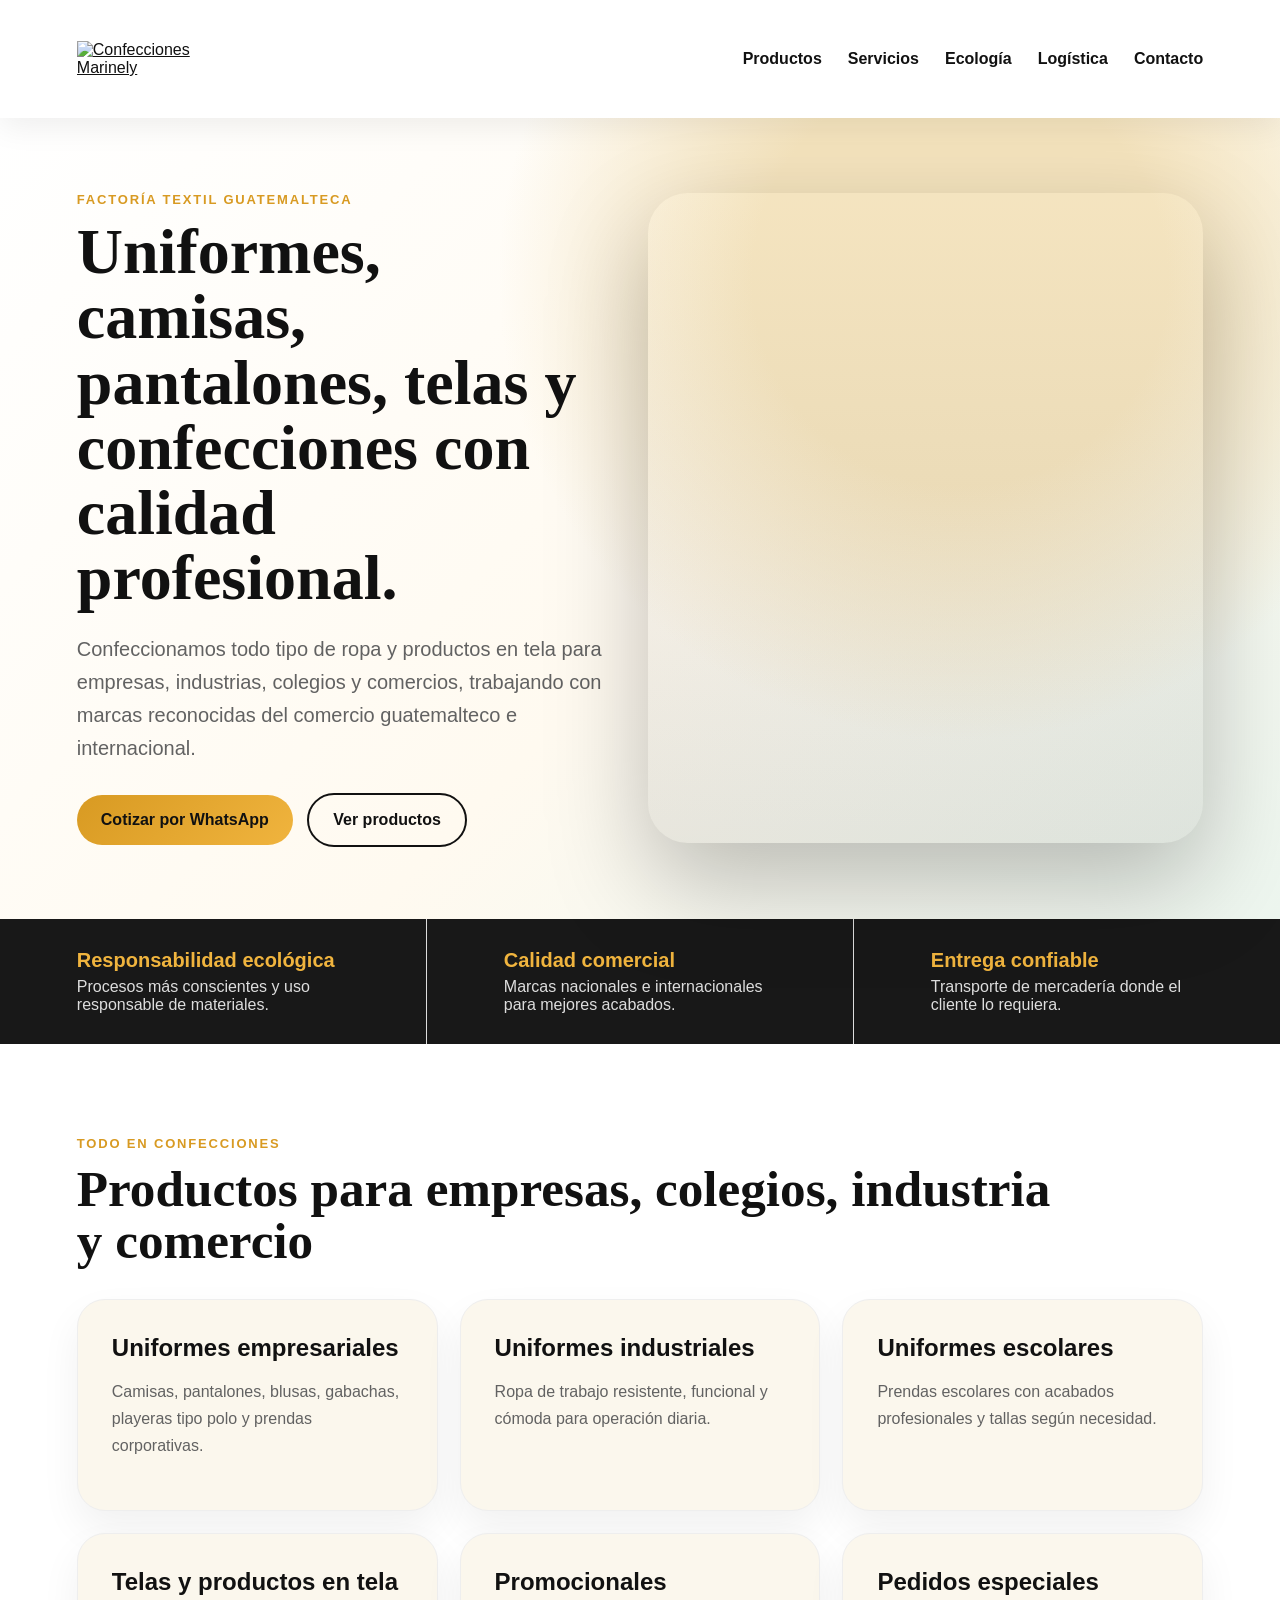
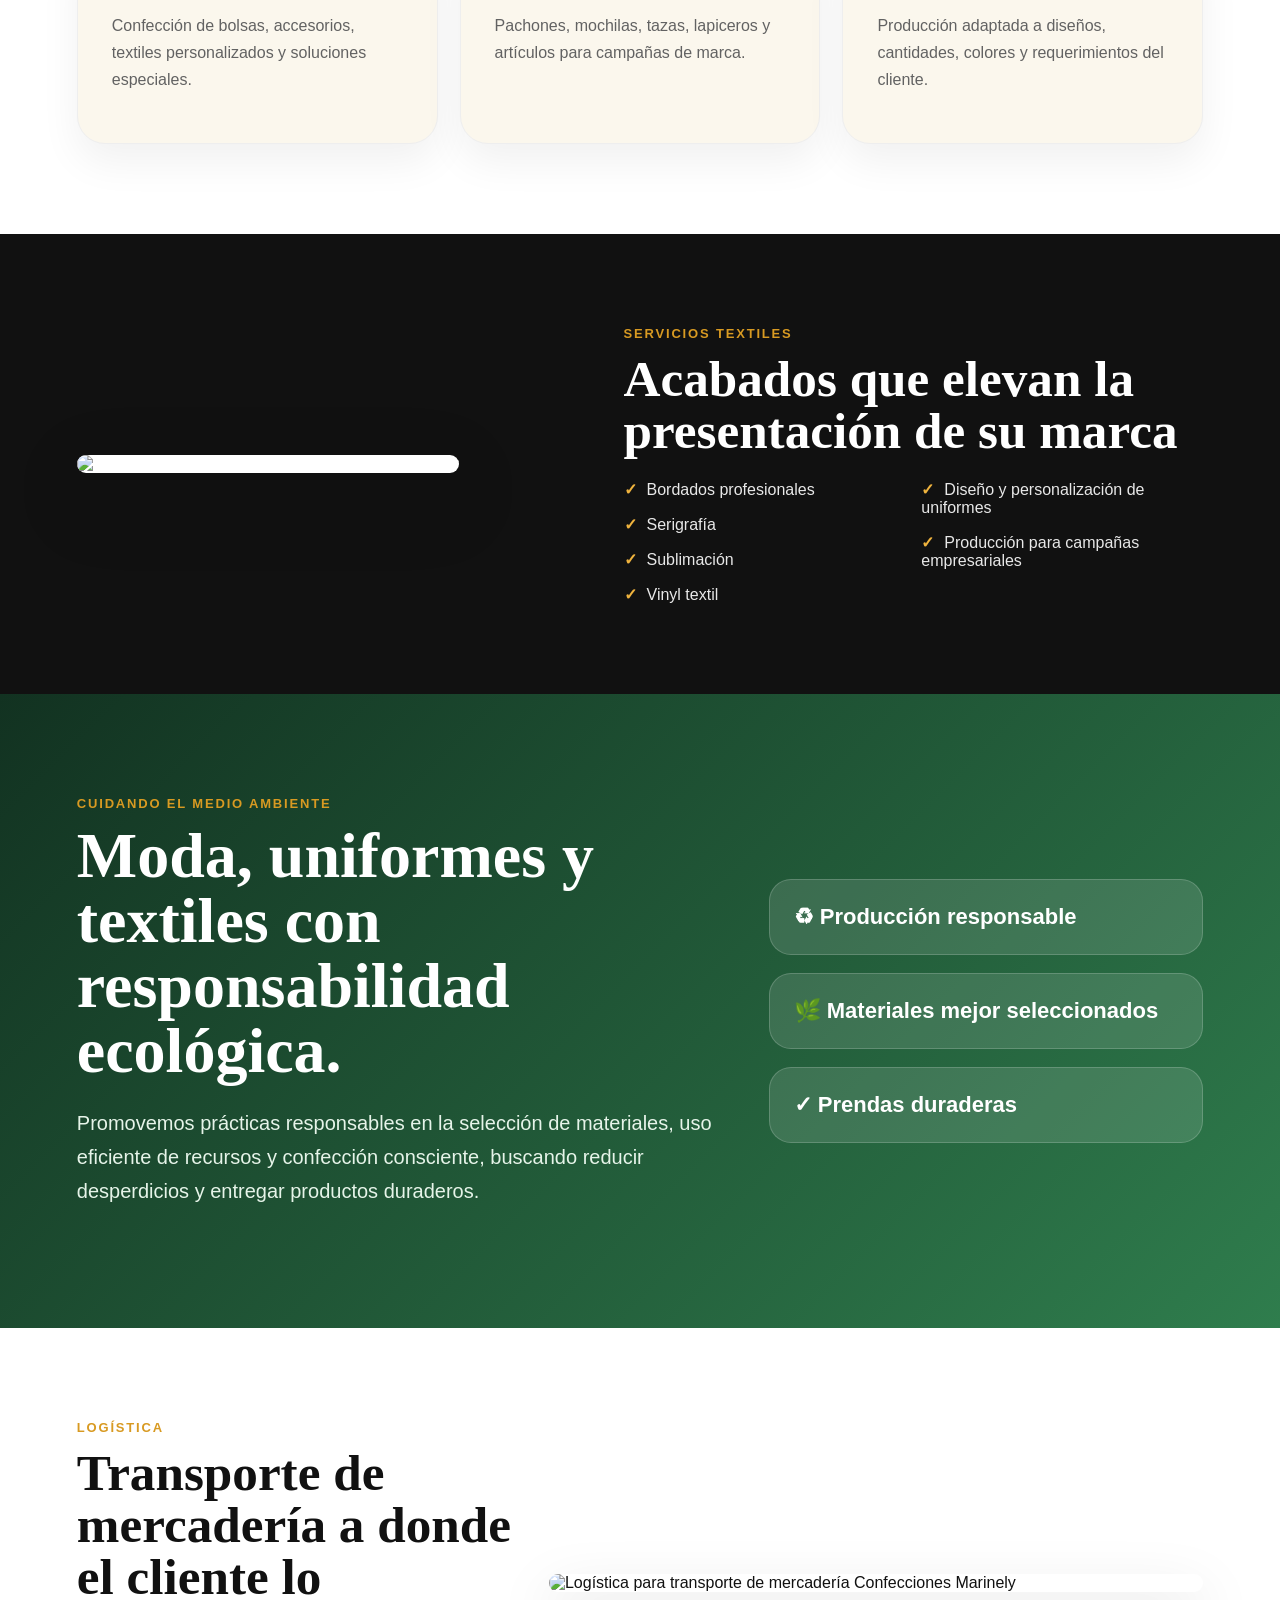
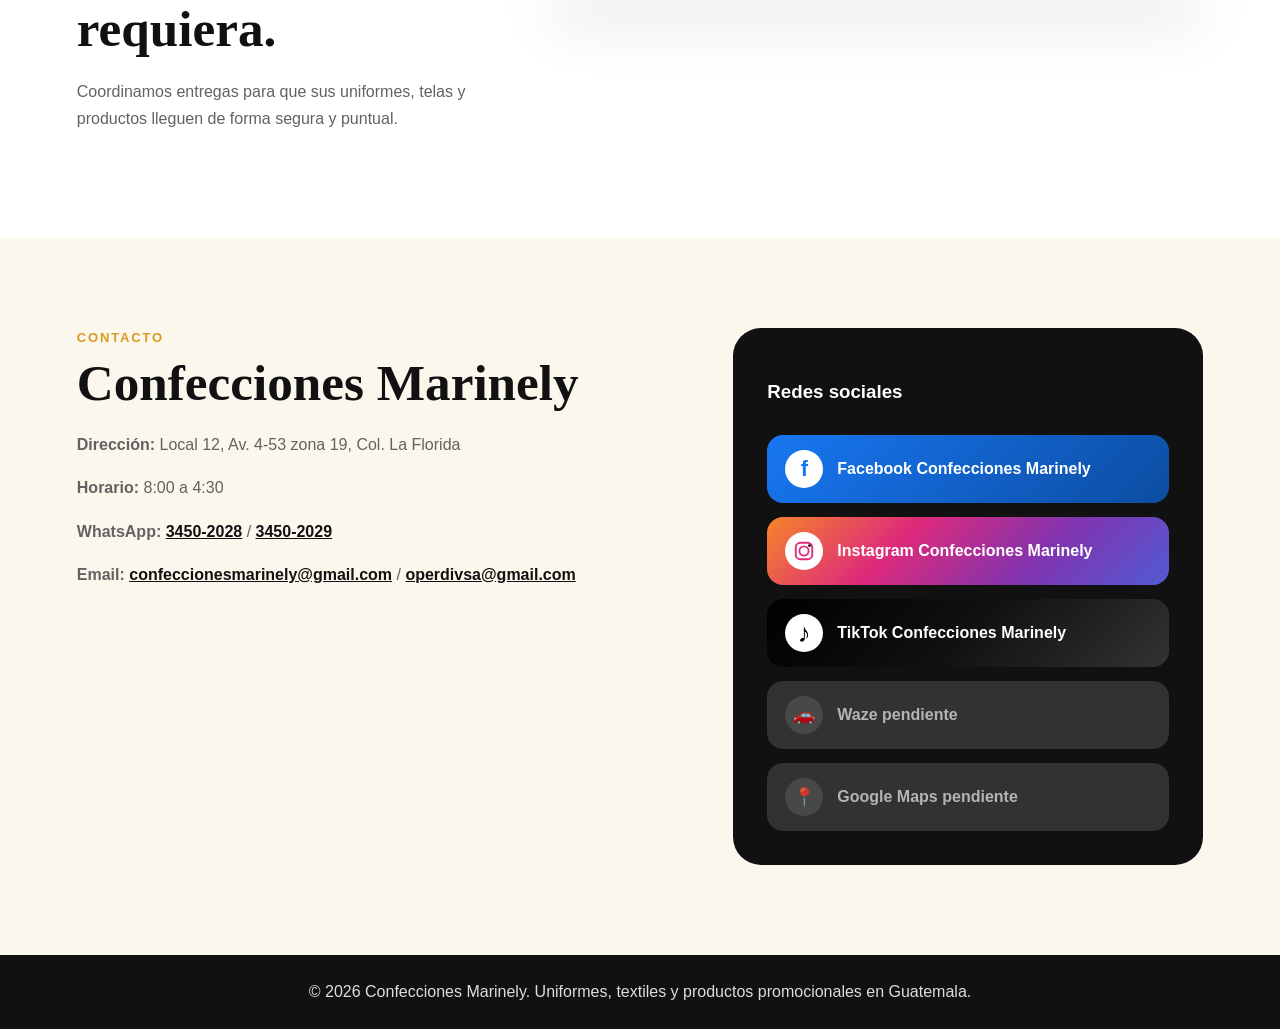
==== index.html @ 6aa124c9 "Add files via upload" ====
<!DOCTYPE html>
<html lang="es">
<head>
  <meta charset="UTF-8" />
  <meta name="viewport" content="width=device-width, initial-scale=1.0" />
  <title>Confecciones Marinely | Uniformes, textiles y productos promocionales</title>
  <meta name="description" content="Confecciones Marinely: uniformes industriales, empresariales y escolares, camisas, pantalones, telas, bordados, serigrafía, sublimación, vinyl textil y productos promocionales en Guatemala." />
  <link rel="stylesheet" href="styles.css" />
</head>
<body>
  <header class="topbar" id="inicio">
    <a class="brand" href="#inicio"><img src="assets/logo-marinely.png" alt="Confecciones Marinely" /></a>
    <button class="menu-toggle" aria-label="Abrir menú">☰</button>
    <nav class="nav">
      <a href="#productos">Productos</a><a href="#servicios">Servicios</a><a href="#ecologia">Ecología</a><a href="#logistica">Logística</a><a href="#contacto">Contacto</a>
    </nav>
  </header>

  <main>
    <section class="hero">
      <div class="hero-copy">
        <span class="eyebrow">Factoría textil guatemalteca</span>
        <h1>Uniformes, camisas, pantalones, telas y confecciones con calidad profesional.</h1>
        <p>Confeccionamos todo tipo de ropa y productos en tela para empresas, industrias, colegios y comercios, trabajando con marcas reconocidas del comercio guatemalteco e internacional.</p>
        <div class="hero-actions">
          <a class="btn primary" href="https://wa.me/50234502028" target="_blank" rel="noopener">Cotizar por WhatsApp</a>
          <a class="btn secondary" href="#productos">Ver productos</a>
        </div>
      </div>
      <div class="hero-visual" role="img" aria-label="Máquinas textiles, telas, personal trabajando y compromiso ecológico"></div>
    </section>

    <section class="trust">
      <div><strong>Responsabilidad ecológica</strong><span>Procesos más conscientes y uso responsable de materiales.</span></div>
      <div><strong>Calidad comercial</strong><span>Marcas nacionales e internacionales para mejores acabados.</span></div>
      <div><strong>Entrega confiable</strong><span>Transporte de mercadería donde el cliente lo requiera.</span></div>
    </section>

    <section class="section" id="productos">
      <span class="eyebrow">Todo en confecciones</span>
      <h2>Productos para empresas, colegios, industria y comercio</h2>
      <div class="cards">
        <article><h3>Uniformes empresariales</h3><p>Camisas, pantalones, blusas, gabachas, playeras tipo polo y prendas corporativas.</p></article>
        <article><h3>Uniformes industriales</h3><p>Ropa de trabajo resistente, funcional y cómoda para operación diaria.</p></article>
        <article><h3>Uniformes escolares</h3><p>Prendas escolares con acabados profesionales y tallas según necesidad.</p></article>
        <article><h3>Telas y productos en tela</h3><p>Confección de bolsas, accesorios, textiles personalizados y soluciones especiales.</p></article>
        <article><h3>Promocionales</h3><p>Pachones, mochilas, tazas, lapiceros y artículos para campañas de marca.</p></article>
        <article><h3>Pedidos especiales</h3><p>Producción adaptada a diseños, cantidades, colores y requerimientos del cliente.</p></article>
      </div>
    </section>

    <section class="split section" id="servicios">
      <div><img src="assets/hero-textil-premium.jpg" alt="Producción textil profesional Confecciones Marinely" /></div>
      <div>
        <span class="eyebrow">Servicios textiles</span>
        <h2>Acabados que elevan la presentación de su marca</h2>
        <ul class="checklist">
          <li>Bordados profesionales</li><li>Serigrafía</li><li>Sublimación</li><li>Vinyl textil</li><li>Diseño y personalización de uniformes</li><li>Producción para campañas empresariales</li>
        </ul>
      </div>
    </section>

    <section class="eco" id="ecologia">
      <div>
        <span class="eyebrow">Cuidando el medio ambiente</span>
        <h2>Moda, uniformes y textiles con responsabilidad ecológica.</h2>
        <p>Promovemos prácticas responsables en la selección de materiales, uso eficiente de recursos y confección consciente, buscando reducir desperdicios y entregar productos duraderos.</p>
      </div>
      <div class="eco-points"><span>♻ Producción responsable</span><span>🌿 Materiales mejor seleccionados</span><span>✓ Prendas duraderas</span></div>
    </section>

    <section class="section logistics" id="logistica">
      <div class="log-copy"><span class="eyebrow">Logística</span><h2>Transporte de mercadería a donde el cliente lo requiera.</h2><p>Coordinamos entregas para que sus uniformes, telas y productos lleguen de forma segura y puntual.</p></div>
      <img src="assets/logistica-marinely.jpg" alt="Logística para transporte de mercadería Confecciones Marinely" />
    </section>

    <section class="contact section" id="contacto">
      <div>
        <span class="eyebrow">Contacto</span>
        <h2>Confecciones Marinely</h2>
        <p><strong>Dirección:</strong> Local 12, Av. 4-53 zona 19, Col. La Florida</p>
        <p><strong>Horario:</strong> 8:00 a 4:30</p>
        <p><strong>WhatsApp:</strong> <a href="https://wa.me/50234502028" target="_blank" rel="noopener">3450-2028</a> / <a href="https://wa.me/50234502029" target="_blank" rel="noopener">3450-2029</a></p>
        <p><strong>Email:</strong> <a href="mailto:confeccionesmarinely@gmail.com">confeccionesmarinely@gmail.com</a> / <a href="mailto:operdivsa@gmail.com">operdivsa@gmail.com</a></p>
      </div>
      <div class="social-card">
        <h3>Redes sociales</h3>

        <a class="social-link facebook" href="https://www.facebook.com/Uniformesymuchomas" target="_blank" rel="noopener">
          <span class="social-icon">f</span>
          <span>Facebook Confecciones Marinely</span>
        </a>

        <a class="social-link instagram" href="https://www.instagram.com/confeccionesmarinely/" target="_blank" rel="noopener">
          <span class="social-icon"><svg viewBox="0 0 24 24" width="22" height="22"><circle cx="12" cy="12" r="5" fill="none" stroke="currentColor" stroke-width="2"/><rect x="3" y="3" width="18" height="18" rx="5" fill="none" stroke="currentColor" stroke-width="2"/><circle cx="18" cy="6" r="1.5"/></svg></span>
          <span>Instagram Confecciones Marinely</span>
        </a>

        <a class="social-link tiktok" href="https://www.tiktok.com/@confeccionesmarinely" target="_blank" rel="noopener">
          <span class="social-icon">♪</span>
          <span>TikTok Confecciones Marinely</span>
        </a>

        <span class="pending social-link">
          <span class="social-icon">🚗</span>
          <span>Waze pendiente</span>
        </span>

        <span class="pending social-link">
          <span class="social-icon">📍</span>
          <span>Google Maps pendiente</span>
        </span>
      </div>
    </section>
  </main>

  <footer>© 2026 Confecciones Marinely. Uniformes, textiles y productos promocionales en Guatemala.</footer>
  <script src="script.js"></script>
</body>
</html>
---- styles.css ----
:root{--gold:#d89a22;--gold2:#f0b43e;--black:#111;--muted:#626262;--cream:#fbf7ed;--green:#2f7d4d;--dark:#1f1f1f}*{box-sizing:border-box}html{scroll-behavior:smooth;scroll-padding-top:210px}body{margin:0;font-family:Arial,Helvetica,sans-serif;color:var(--black);background:#fff}a{color:inherit}.topbar{position:sticky;top:0;z-index:20;display:flex;align-items:center;justify-content:space-between;padding:10px 6vw;background:rgba(255,255,255,.96);backdrop-filter:blur(14px);box-shadow:0 8px 30px rgba(0,0,0,.07);min-height:118px}.brand img{width:128px;height:auto;display:block}.nav{display:flex;gap:26px;font-weight:700}.nav a{text-decoration:none}.nav a:hover{color:var(--gold)}.menu-toggle{display:none;border:0;background:#111;color:#fff;border-radius:10px;padding:10px 13px;font-size:21px}.hero{min-height:760px;padding:72px 6vw;display:grid;grid-template-columns:1fr 1.05fr;gap:42px;align-items:center;background:radial-gradient(circle at 75% 20%,#f4e3bd 0 18%,transparent 40%),linear-gradient(135deg,#fff 0%,#fffaf0 56%,#edf6ef 100%)}.eyebrow{display:inline-block;color:var(--gold);font-weight:900;text-transform:uppercase;letter-spacing:.14em;font-size:13px;margin-bottom:12px}.hero h1,.section h2,.eco h2{font-family:Georgia,serif;font-size:clamp(36px,5vw,74px);line-height:1.02;margin:0 0 22px}.hero p{font-size:20px;line-height:1.65;color:var(--muted);max-width:650px}.hero-visual{min-height:650px;border-radius:40px;background:url('assets/hero-textil-premium.jpg') center center/cover no-repeat;box-shadow:0 40px 100px rgba(0,0,0,.25);border:0;position:relative;overflow:hidden}.hero-visual:after{content:'';position:absolute;inset:0;background:linear-gradient(180deg,rgba(255,255,255,.04),rgba(0,0,0,.08));pointer-events:none}.btn{display:inline-flex;align-items:center;justify-content:center;border-radius:999px;padding:16px 24px;margin:8px 10px 0 0;text-decoration:none;font-weight:900}.primary{background:linear-gradient(135deg,var(--gold),var(--gold2));color:#111}.secondary{border:2px solid #111;color:#111}.trust{display:grid;grid-template-columns:repeat(3,1fr);gap:1px;background:#ddd}.trust div{background:#181818;color:#fff;padding:30px 6vw}.trust strong{display:block;color:var(--gold2);font-size:20px;margin-bottom:6px}.trust span{color:#ddd}.section{padding:90px 6vw}.section h2{font-size:clamp(32px,4vw,56px);max-width:980px}.cards{display:grid;grid-template-columns:repeat(3,1fr);gap:22px;margin-top:32px}.cards article{padding:34px;border-radius:28px;background:var(--cream);border:1px solid #eee;box-shadow:0 18px 40px rgba(0,0,0,.06)}.cards h3{font-size:24px;margin:0 0 12px}.cards p,.section p{color:var(--muted);line-height:1.7}.split{display:grid;grid-template-columns:.85fr 1fr;gap:54px;align-items:center;background:#111;color:#fff}.split img{width:100%;height:520px;object-fit:cover;object-position:center;border-radius:30px;background:#fff;box-shadow:0 25px 70px rgba(0,0,0,.28)}.split p,.split li{color:#e8e8e8}.checklist{columns:2;list-style:none;padding:0;margin:22px 0 0}.checklist li{margin:0 0 16px}.checklist li:before{content:'✓';color:var(--gold2);font-weight:900;margin-right:10px}.eco{padding:100px 6vw;background:linear-gradient(135deg,#123221,#2f7d4d);color:#fff;display:grid;grid-template-columns:1.2fr .8fr;gap:40px;align-items:center}.eco p{font-size:20px;line-height:1.7;color:#e6f4e9}.eco-points{display:grid;gap:18px}.eco-points span{background:rgba(255,255,255,.12);padding:24px;border-radius:22px;font-size:22px;font-weight:800;border:1px solid rgba(255,255,255,.18)}.logistics{display:grid;grid-template-columns:.8fr 1.2fr;gap:36px;align-items:center}.logistics img{width:100%;border-radius:30px;box-shadow:0 25px 60px rgba(0,0,0,.18)}.contact{display:grid;grid-template-columns:1fr .75fr;gap:30px;background:#fbf7ed}.contact a{color:#111;font-weight:800}.social-card{background:#111;color:#fff;border-radius:28px;padding:34px;display:grid;gap:14px;align-content:start}.social-card a{color:#fff;text-decoration:none}.social-link{display:flex;align-items:center;gap:14px;background:#252525;border-radius:16px;padding:15px 18px;font-weight:900;transition:.25s ease}.social-link:hover{transform:translateX(6px);filter:brightness(1.08)}.social-icon{width:38px;height:38px;border-radius:50%;display:inline-flex;align-items:center;justify-content:center;background:#fff;color:#111;font-weight:900;font-size:22px;flex:0 0 38px}.facebook{background:linear-gradient(135deg,#1877f2,#0c4da2)}.facebook .social-icon{color:#1877f2;font-family:Arial Black,Arial,sans-serif}.instagram{background:linear-gradient(135deg,#f58529,#dd2a7b,#8134af,#515bd4)}.instagram .social-icon{color:#dd2a7b;font-size:28px}.tiktok{background:linear-gradient(135deg,#000,#111,#333)}.tiktok .social-icon{color:#000;font-size:26px}.pending{opacity:.82;background:#3a3a3a;border-radius:16px;padding:15px 18px;color:#d8d8d8}.pending .social-icon{background:#555;color:#fff}footer{text-align:center;padding:28px;background:#111;color:#ddd}.section,.eco,.logistics,.contact,.split{scroll-margin-top:210px}#productos,#servicios,#ecologia,#logistica,#contacto{scroll-margin-top:210px}@media (max-width:900px){#productos,#servicios,#ecologia,#logistica,#contacto{scroll-margin-top:150px}.section,.eco,.logistics,.contact,.split{scroll-margin-top:150px}.menu-toggle{display:block}.nav{position:absolute;right:6vw;top:76px;display:none;flex-direction:column;background:#fff;border-radius:18px;padding:18px;box-shadow:0 20px 50px rgba(0,0,0,.18)}.nav.open{display:flex}.hero,.eco,.logistics,.contact,.split{grid-template-columns:1fr}.hero{padding-top:42px;min-height:auto}.hero-visual{min-height:430px;background-position:center center}.split img{height:360px}.trust,.cards{grid-template-columns:1fr}.checklist{columns:1}.brand img{width:112px}.social-link{padding:13px 14px}.social-icon{width:34px;height:34px;flex-basis:34px}}

.instagram .social-icon svg{width:22px;height:22px}
.pending .social-icon{font-size:18px}
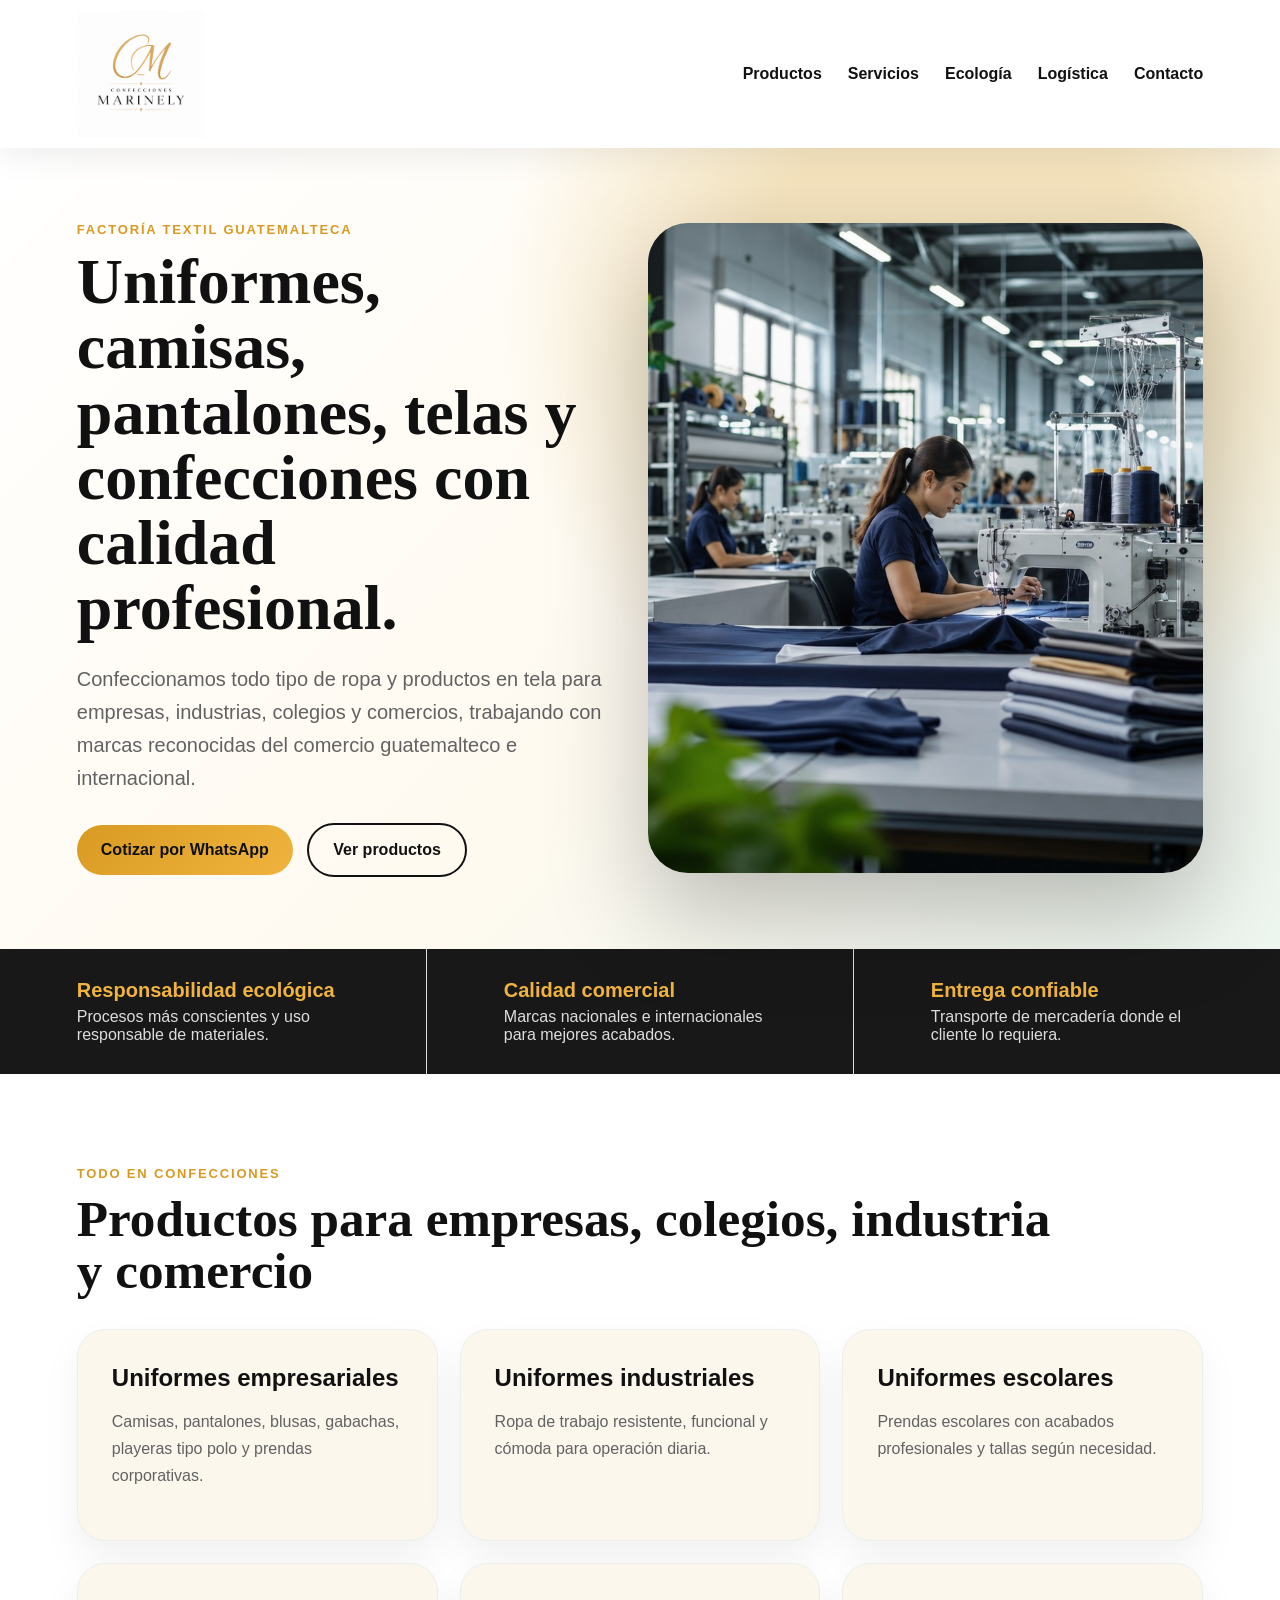
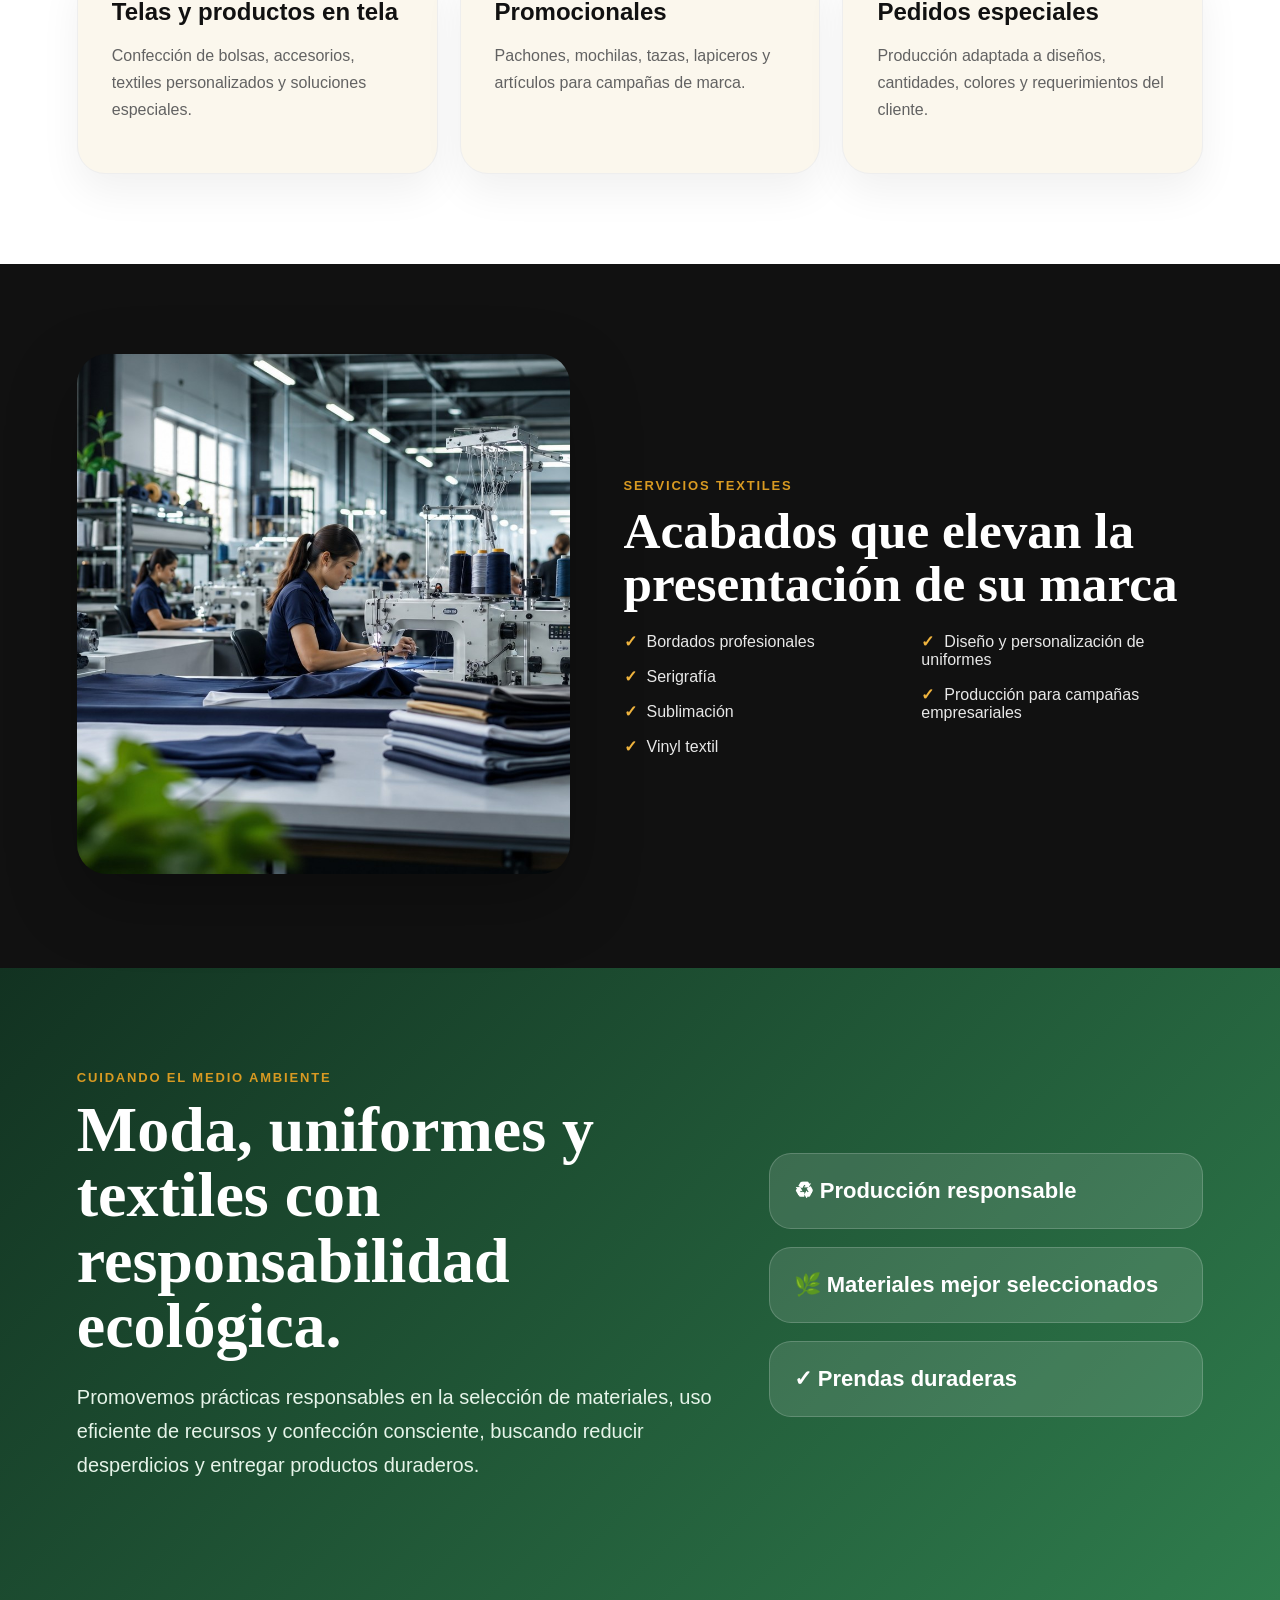
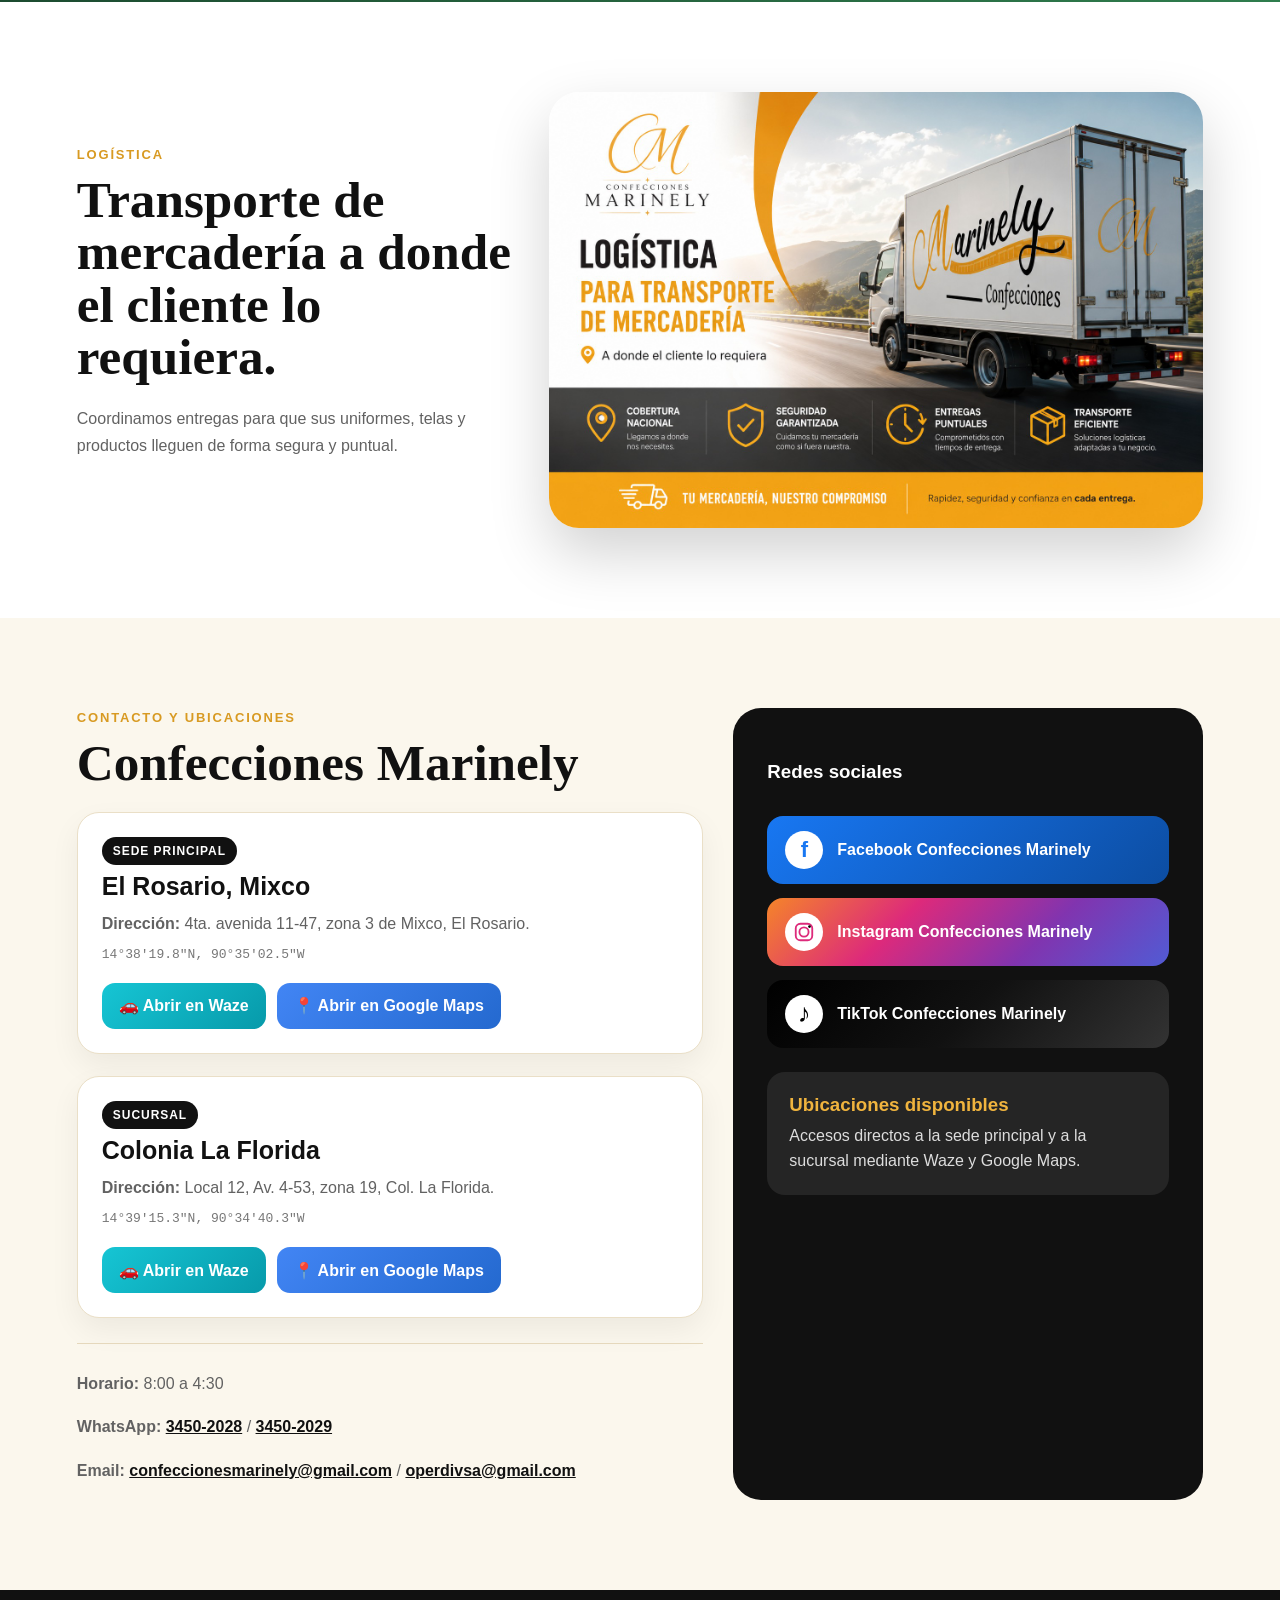
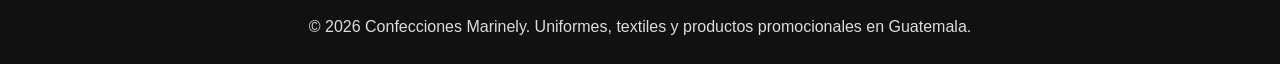
==== commit 94f657cf: "Add files via upload" ====
--- a/index.html
+++ b/index.html
@@ -76,13 +76,38 @@
 
     <section class="contact section" id="contacto">
       <div>
-        <span class="eyebrow">Contacto</span>
+        <span class="eyebrow">Contacto y ubicaciones</span>
         <h2>Confecciones Marinely</h2>
-        <p><strong>Dirección:</strong> Local 12, Av. 4-53 zona 19, Col. La Florida</p>
-        <p><strong>Horario:</strong> 8:00 a 4:30</p>
-        <p><strong>WhatsApp:</strong> <a href="https://wa.me/50234502028" target="_blank" rel="noopener">3450-2028</a> / <a href="https://wa.me/50234502029" target="_blank" rel="noopener">3450-2029</a></p>
-        <p><strong>Email:</strong> <a href="mailto:confeccionesmarinely@gmail.com">confeccionesmarinely@gmail.com</a> / <a href="mailto:operdivsa@gmail.com">operdivsa@gmail.com</a></p>
+
+        <div class="location-card">
+          <span class="location-label">Sede principal</span>
+          <h3>El Rosario, Mixco</h3>
+          <p><strong>Dirección:</strong> 4ta. avenida 11-47, zona 3 de Mixco, El Rosario.</p>
+          <p class="coordinates">14°38'19.8&quot;N, 90°35'02.5&quot;W</p>
+          <div class="map-actions">
+            <a class="map-btn waze" href="https://www.waze.com/ul?ll=14.638833%2C-90.584028&amp;navigate=yes" target="_blank" rel="noopener" aria-label="Abrir sede principal en Waze">🚗 Abrir en Waze</a>
+            <a class="map-btn google-maps" href="https://www.google.com/maps/search/?api=1&amp;query=14.638833%2C-90.584028" target="_blank" rel="noopener" aria-label="Abrir sede principal en Google Maps">📍 Abrir en Google Maps</a>
+          </div>
+        </div>
+
+        <div class="location-card">
+          <span class="location-label">Sucursal</span>
+          <h3>Colonia La Florida</h3>
+          <p><strong>Dirección:</strong> Local 12, Av. 4-53, zona 19, Col. La Florida.</p>
+          <p class="coordinates">14°39'15.3&quot;N, 90°34'40.3&quot;W</p>
+          <div class="map-actions">
+            <a class="map-btn waze" href="https://www.waze.com/ul?ll=14.654250%2C-90.577861&amp;navigate=yes" target="_blank" rel="noopener" aria-label="Abrir sucursal en Waze">🚗 Abrir en Waze</a>
+            <a class="map-btn google-maps" href="https://www.google.com/maps/search/?api=1&amp;query=14.654250%2C-90.577861" target="_blank" rel="noopener" aria-label="Abrir sucursal en Google Maps">📍 Abrir en Google Maps</a>
+          </div>
+        </div>
+
+        <div class="contact-details">
+          <p><strong>Horario:</strong> 8:00 a 4:30</p>
+          <p><strong>WhatsApp:</strong> <a href="https://wa.me/50234502028" target="_blank" rel="noopener">3450-2028</a> / <a href="https://wa.me/50234502029" target="_blank" rel="noopener">3450-2029</a></p>
+          <p><strong>Email:</strong> <a href="mailto:confeccionesmarinely@gmail.com">confeccionesmarinely@gmail.com</a> / <a href="mailto:operdivsa@gmail.com">operdivsa@gmail.com</a></p>
+        </div>
       </div>
+
       <div class="social-card">
         <h3>Redes sociales</h3>
 
@@ -101,15 +126,10 @@
           <span>TikTok Confecciones Marinely</span>
         </a>
 
-        <span class="pending social-link">
-          <span class="social-icon">🚗</span>
-          <span>Waze pendiente</span>
-        </span>
-
-        <span class="pending social-link">
-          <span class="social-icon">📍</span>
-          <span>Google Maps pendiente</span>
-        </span>
+        <div class="locations-summary">
+          <h3>Ubicaciones disponibles</h3>
+          <p>Accesos directos a la sede principal y a la sucursal mediante Waze y Google Maps.</p>
+        </div>
       </div>
     </section>
   </main>
--- a/styles.css
+++ b/styles.css
@@ -2,3 +2,20 @@
 
 .instagram .social-icon svg{width:22px;height:22px}
 .pending .social-icon{font-size:18px}
+
+/* Ubicaciones de sede principal y sucursal */
+.location-card{margin:22px 0;padding:24px;border:1px solid #eadfc7;border-radius:22px;background:#fff;box-shadow:0 12px 30px rgba(0,0,0,.06)}
+.location-card h3{margin:7px 0 9px;font-size:25px}
+.location-card p{margin:7px 0}
+.location-label{display:inline-block;padding:7px 11px;border-radius:999px;background:#111;color:#fff;font-size:12px;font-weight:900;letter-spacing:.08em;text-transform:uppercase}
+.coordinates{font-family:Consolas,Monaco,monospace;font-size:13px;color:#777!important}
+.map-actions{display:flex;flex-wrap:wrap;gap:11px;margin-top:17px}
+.map-btn{display:inline-flex;align-items:center;justify-content:center;min-height:46px;padding:12px 17px;border-radius:13px;color:#fff!important;text-decoration:none;font-weight:900;transition:transform .2s ease,filter .2s ease}
+.map-btn:hover{transform:translateY(-2px);filter:brightness(1.06)}
+.map-btn.waze{background:linear-gradient(135deg,#16c5d4,#079aaa)}
+.map-btn.google-maps{background:linear-gradient(135deg,#4285f4,#2469cf)}
+.contact-details{margin-top:25px;padding-top:10px;border-top:1px solid #e5d8bc}
+.locations-summary{margin-top:10px;padding:22px;border-radius:18px;background:#252525}
+.locations-summary h3{margin:0 0 8px;color:var(--gold2)}
+.locations-summary p{margin:0;color:#ddd;line-height:1.55}
+@media (max-width:600px){.map-actions{display:grid}.map-btn{width:100%}.location-card{padding:19px}}
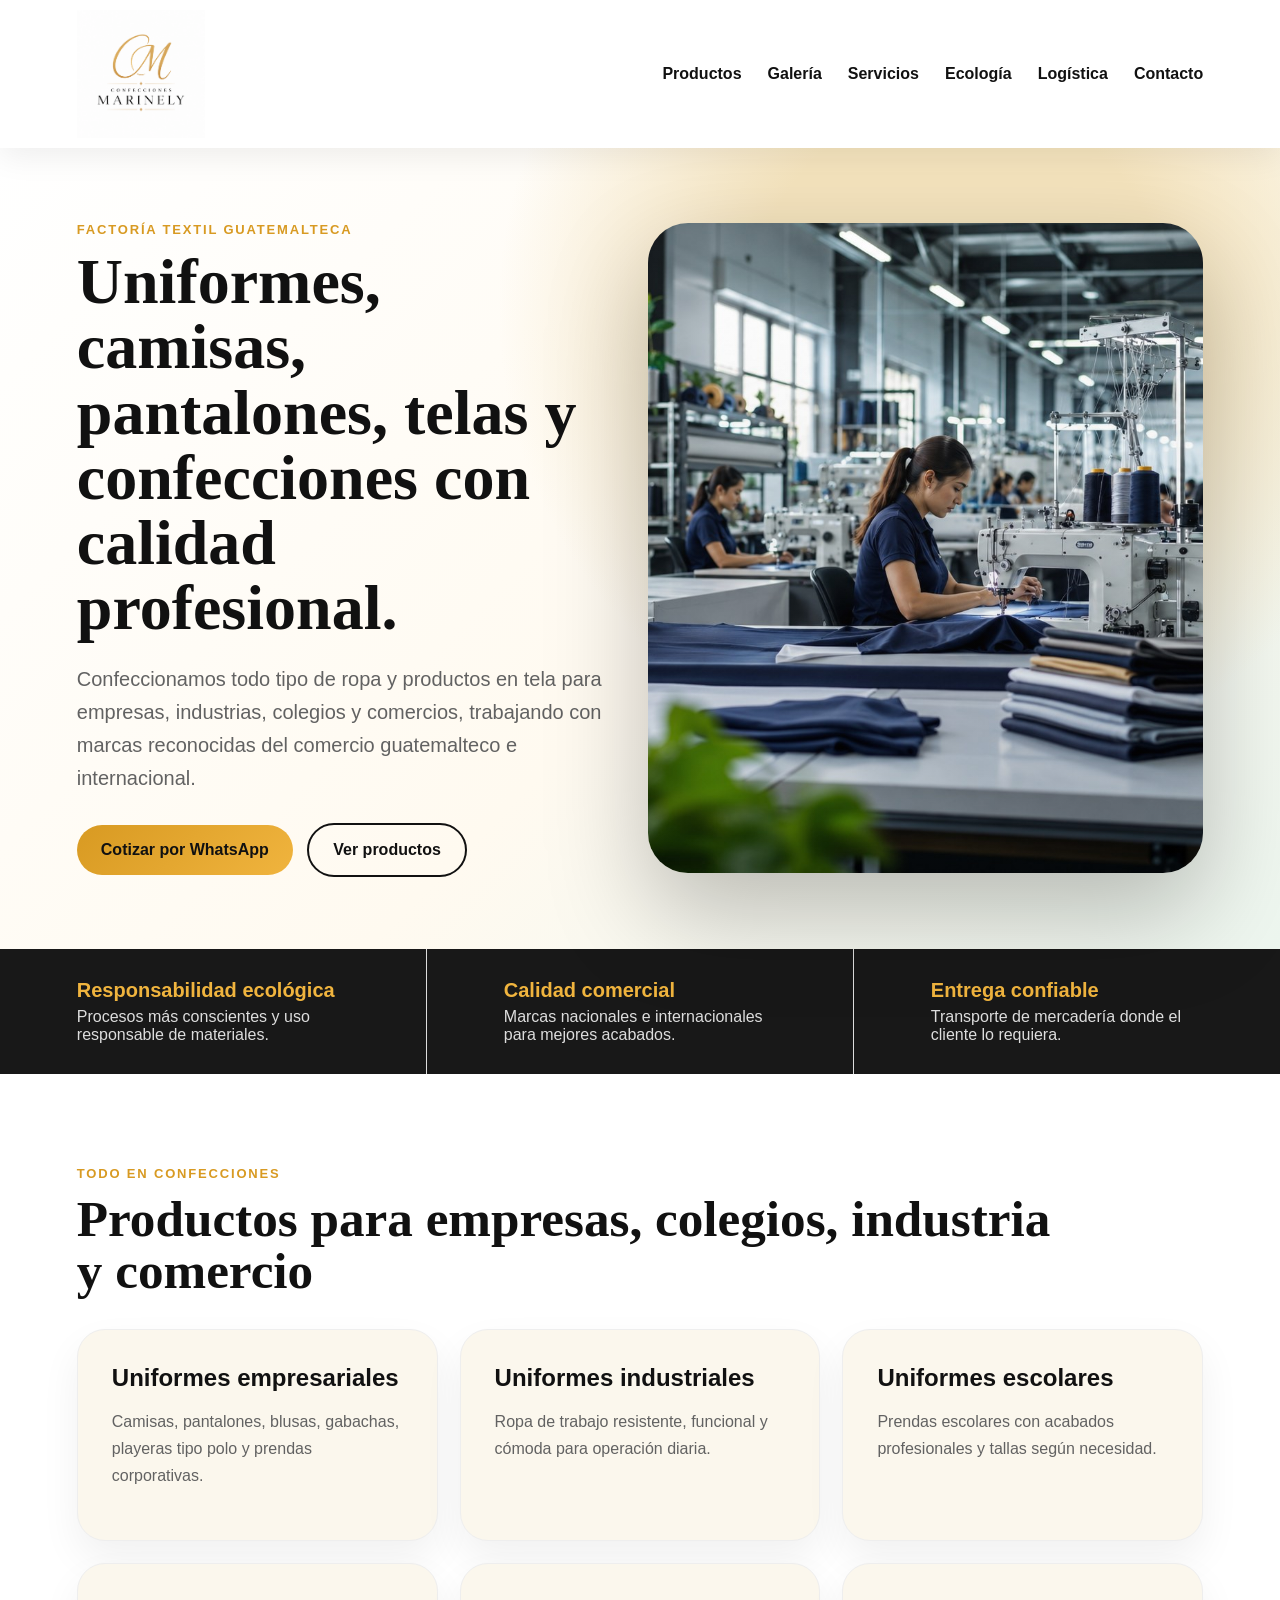
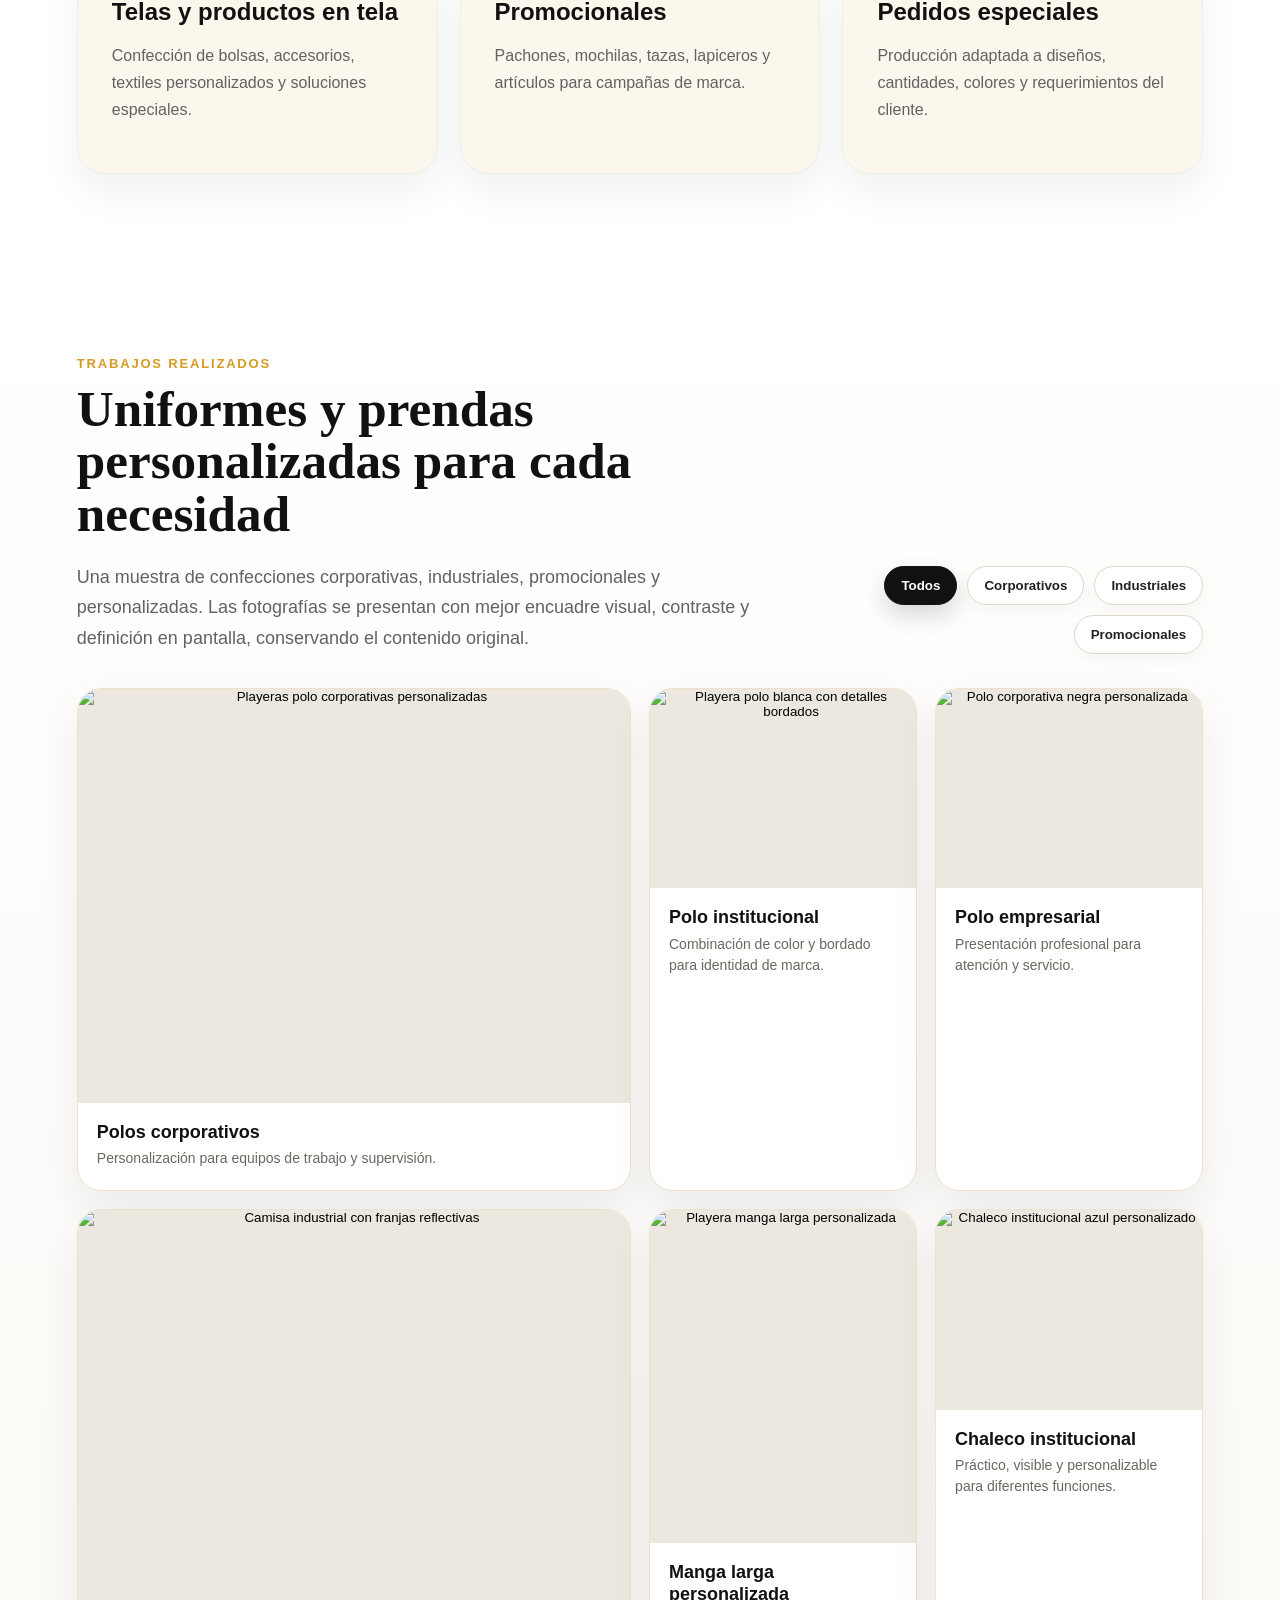
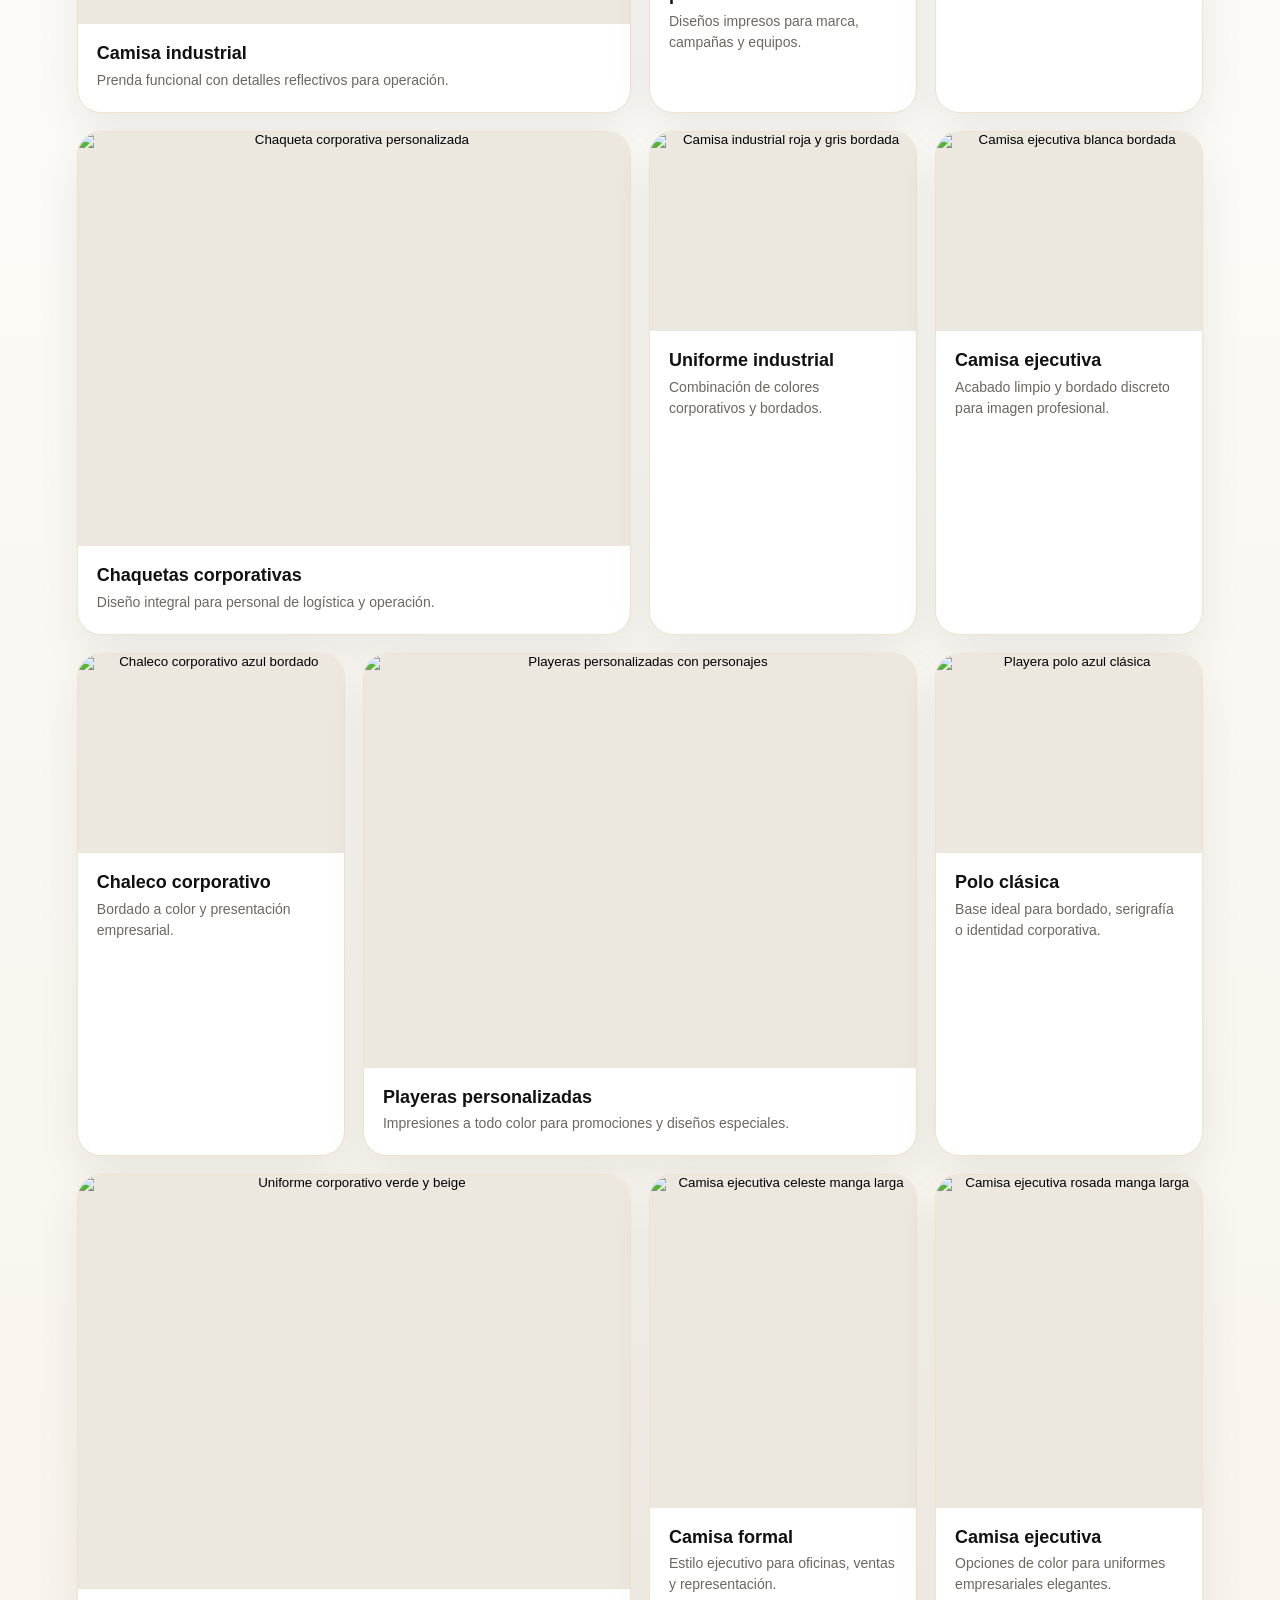
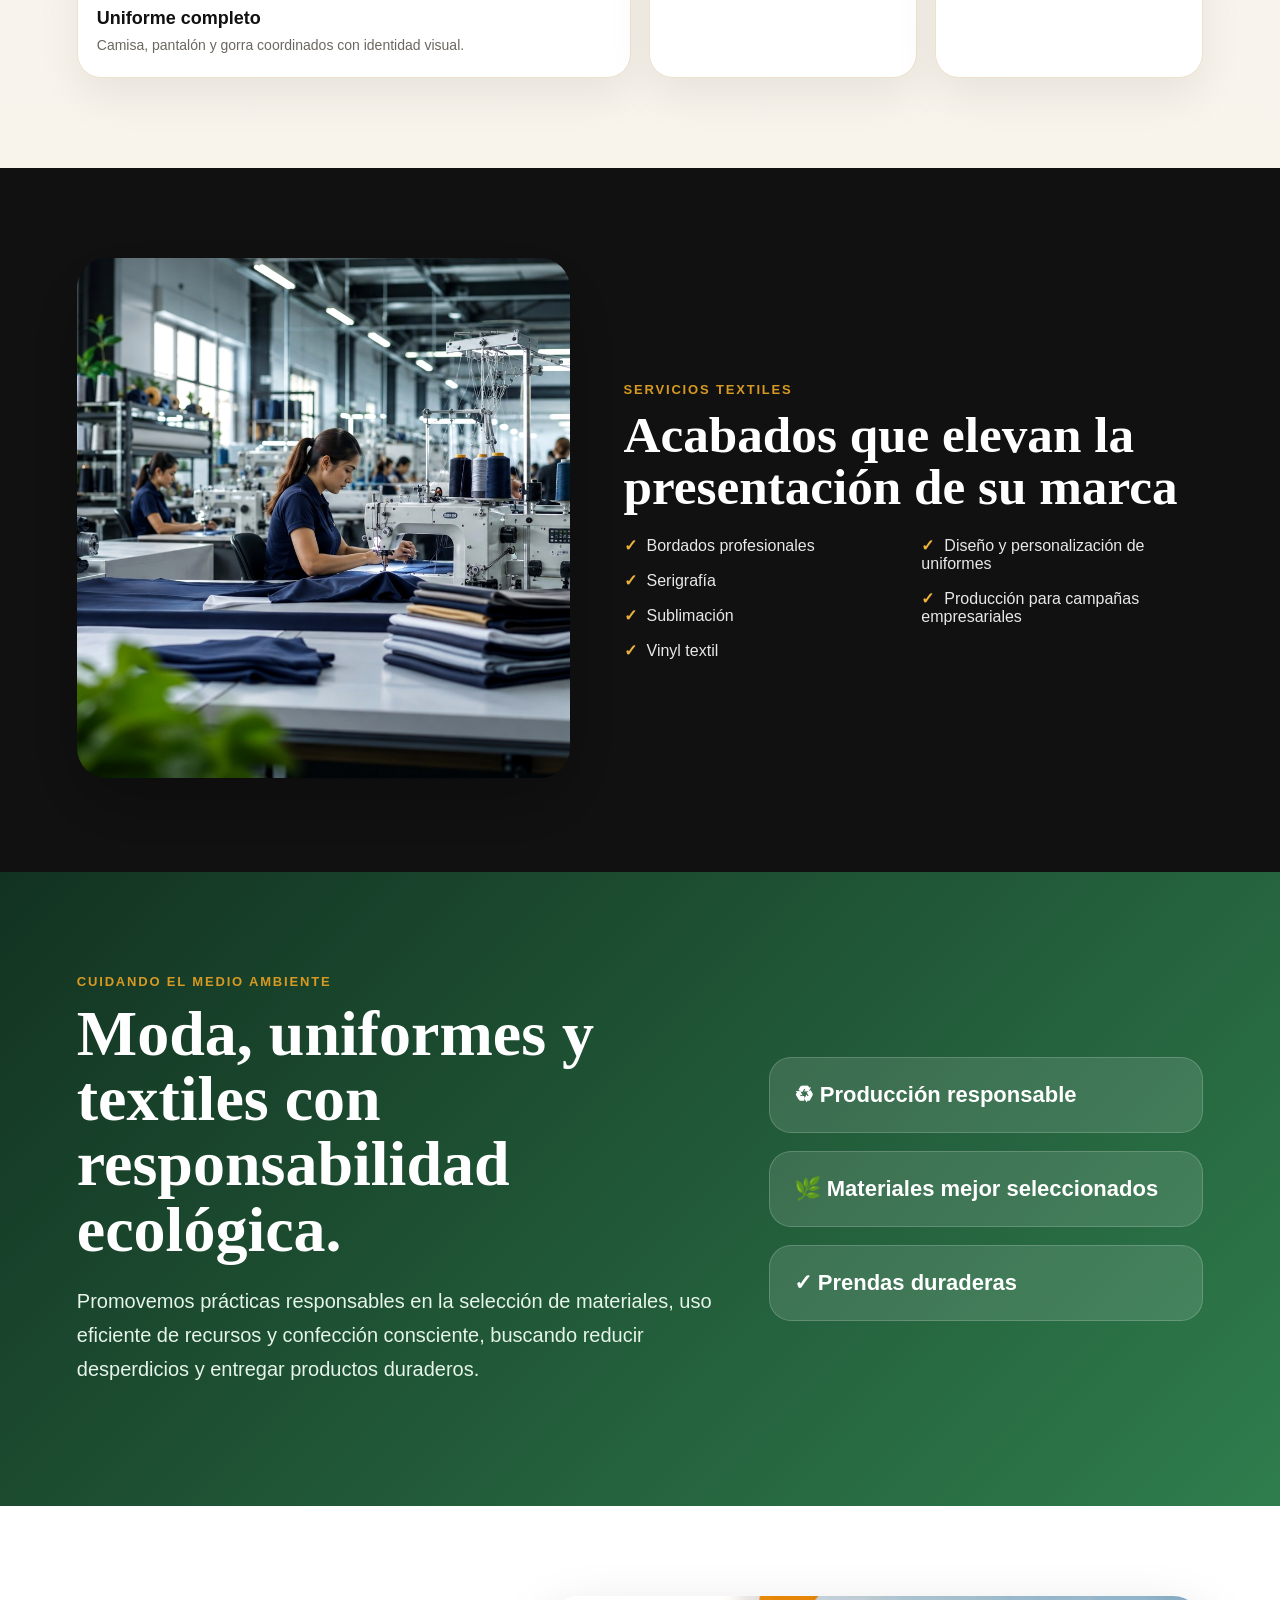
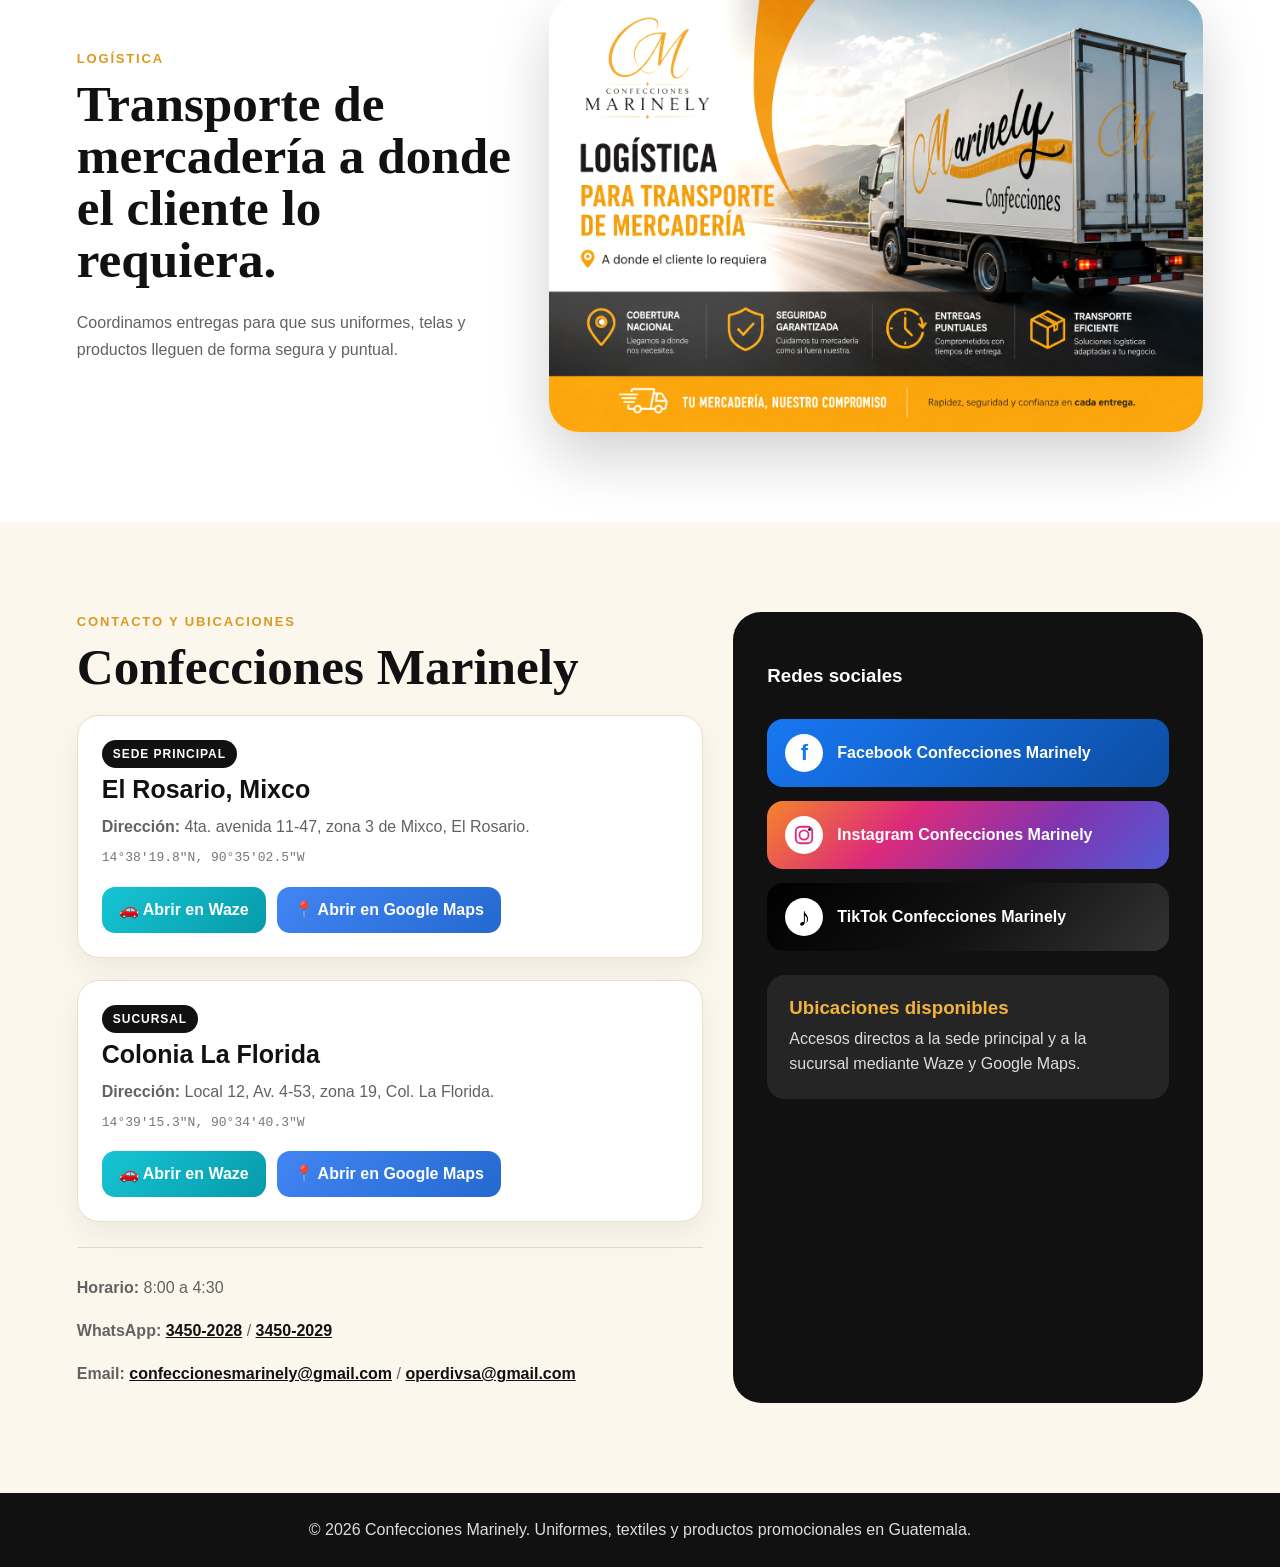
==== commit 75a184e1: "Add files via upload" ====
--- a/index.html
+++ b/index.html
@@ -12,7 +12,7 @@
     <a class="brand" href="#inicio"><img src="assets/logo-marinely.png" alt="Confecciones Marinely" /></a>
     <button class="menu-toggle" aria-label="Abrir menú">☰</button>
     <nav class="nav">
-      <a href="#productos">Productos</a><a href="#servicios">Servicios</a><a href="#ecologia">Ecología</a><a href="#logistica">Logística</a><a href="#contacto">Contacto</a>
+      <a href="#productos">Productos</a><a href="#galeria">Galería</a><a href="#servicios">Servicios</a><a href="#ecologia">Ecología</a><a href="#logistica">Logística</a><a href="#contacto">Contacto</a>
     </nav>
   </header>
 
@@ -49,6 +49,122 @@
       </div>
     </section>
 
+
+
+    <section class="section gallery-section" id="galeria">
+      <div class="gallery-heading">
+        <div>
+          <span class="eyebrow">Trabajos realizados</span>
+          <h2>Uniformes y prendas personalizadas para cada necesidad</h2>
+          <p>Una muestra de confecciones corporativas, industriales, promocionales y personalizadas. Las fotografías se presentan con mejor encuadre visual, contraste y definición en pantalla, conservando el contenido original.</p>
+        </div>
+        <div class="gallery-filters" aria-label="Filtros de galería">
+          <button class="gallery-filter active" type="button" data-filter="all">Todos</button>
+          <button class="gallery-filter" type="button" data-filter="corporativo">Corporativos</button>
+          <button class="gallery-filter" type="button" data-filter="industrial">Industriales</button>
+          <button class="gallery-filter" type="button" data-filter="promocional">Promocionales</button>
+        </div>
+      </div>
+
+      <div class="gallery-grid">
+        <figure class="gallery-card featured" data-category="corporativo">
+          <button class="gallery-open" type="button" data-src="assets/galeria/imagen1.jfif" data-alt="Playeras polo corporativas personalizadas">
+            <img src="assets/galeria/imagen1.jfif" alt="Playeras polo corporativas personalizadas" loading="lazy" decoding="async" />
+          </button>
+          <figcaption><strong>Polos corporativos</strong><span>Personalización para equipos de trabajo y supervisión.</span></figcaption>
+        </figure>
+        <figure class="gallery-card" data-category="corporativo">
+          <button class="gallery-open" type="button" data-src="assets/galeria/imagen2.jfif" data-alt="Playera polo blanca con detalles bordados">
+            <img src="assets/galeria/imagen2.jfif" alt="Playera polo blanca con detalles bordados" loading="lazy" decoding="async" />
+          </button>
+          <figcaption><strong>Polo institucional</strong><span>Combinación de color y bordado para identidad de marca.</span></figcaption>
+        </figure>
+        <figure class="gallery-card" data-category="corporativo">
+          <button class="gallery-open" type="button" data-src="assets/galeria/imagen3.jfif" data-alt="Polo corporativa negra personalizada">
+            <img src="assets/galeria/imagen3.jfif" alt="Polo corporativa negra personalizada" loading="lazy" decoding="async" />
+          </button>
+          <figcaption><strong>Polo empresarial</strong><span>Presentación profesional para atención y servicio.</span></figcaption>
+        </figure>
+        <figure class="gallery-card wide" data-category="industrial">
+          <button class="gallery-open" type="button" data-src="assets/galeria/imagen4.jfif" data-alt="Camisa industrial con franjas reflectivas">
+            <img src="assets/galeria/imagen4.jfif" alt="Camisa industrial con franjas reflectivas" loading="lazy" decoding="async" />
+          </button>
+          <figcaption><strong>Camisa industrial</strong><span>Prenda funcional con detalles reflectivos para operación.</span></figcaption>
+        </figure>
+        <figure class="gallery-card tall" data-category="promocional">
+          <button class="gallery-open" type="button" data-src="assets/galeria/imagen5.jfif" data-alt="Playera manga larga personalizada">
+            <img src="assets/galeria/imagen5.jfif" alt="Playera manga larga personalizada" loading="lazy" decoding="async" />
+          </button>
+          <figcaption><strong>Manga larga personalizada</strong><span>Diseños impresos para marca, campañas y equipos.</span></figcaption>
+        </figure>
+        <figure class="gallery-card wide" data-category="corporativo">
+          <button class="gallery-open" type="button" data-src="assets/galeria/imagen6.jfif" data-alt="Chaqueta corporativa personalizada">
+            <img src="assets/galeria/imagen6.jfif" alt="Chaqueta corporativa personalizada" loading="lazy" decoding="async" />
+          </button>
+          <figcaption><strong>Chaquetas corporativas</strong><span>Diseño integral para personal de logística y operación.</span></figcaption>
+        </figure>
+        <figure class="gallery-card" data-category="industrial">
+          <button class="gallery-open" type="button" data-src="assets/galeria/imagen7.jfif" data-alt="Chaleco institucional azul personalizado">
+            <img src="assets/galeria/imagen7.jfif" alt="Chaleco institucional azul personalizado" loading="lazy" decoding="async" />
+          </button>
+          <figcaption><strong>Chaleco institucional</strong><span>Práctico, visible y personalizable para diferentes funciones.</span></figcaption>
+        </figure>
+        <figure class="gallery-card" data-category="industrial">
+          <button class="gallery-open" type="button" data-src="assets/galeria/imagen8.jfif" data-alt="Camisa industrial roja y gris bordada">
+            <img src="assets/galeria/imagen8.jfif" alt="Camisa industrial roja y gris bordada" loading="lazy" decoding="async" />
+          </button>
+          <figcaption><strong>Uniforme industrial</strong><span>Combinación de colores corporativos y bordados.</span></figcaption>
+        </figure>
+        <figure class="gallery-card" data-category="corporativo">
+          <button class="gallery-open" type="button" data-src="assets/galeria/imagen9.jfif" data-alt="Camisa ejecutiva blanca bordada">
+            <img src="assets/galeria/imagen9.jfif" alt="Camisa ejecutiva blanca bordada" loading="lazy" decoding="async" />
+          </button>
+          <figcaption><strong>Camisa ejecutiva</strong><span>Acabado limpio y bordado discreto para imagen profesional.</span></figcaption>
+        </figure>
+        <figure class="gallery-card" data-category="corporativo">
+          <button class="gallery-open" type="button" data-src="assets/galeria/imagen10.jfif" data-alt="Chaleco corporativo azul bordado">
+            <img src="assets/galeria/imagen10.jfif" alt="Chaleco corporativo azul bordado" loading="lazy" decoding="async" />
+          </button>
+          <figcaption><strong>Chaleco corporativo</strong><span>Bordado a color y presentación empresarial.</span></figcaption>
+        </figure>
+        <figure class="gallery-card featured" data-category="promocional">
+          <button class="gallery-open" type="button" data-src="assets/galeria/imagen11.jfif" data-alt="Playeras personalizadas con personajes">
+            <img src="assets/galeria/imagen11.jfif" alt="Playeras personalizadas con personajes" loading="lazy" decoding="async" />
+          </button>
+          <figcaption><strong>Playeras personalizadas</strong><span>Impresiones a todo color para promociones y diseños especiales.</span></figcaption>
+        </figure>
+        <figure class="gallery-card wide" data-category="industrial">
+          <button class="gallery-open" type="button" data-src="assets/galeria/imagen12.jfif" data-alt="Uniforme corporativo verde y beige">
+            <img src="assets/galeria/imagen12.jfif" alt="Uniforme corporativo verde y beige" loading="lazy" decoding="async" />
+          </button>
+          <figcaption><strong>Uniforme completo</strong><span>Camisa, pantalón y gorra coordinados con identidad visual.</span></figcaption>
+        </figure>
+        <figure class="gallery-card" data-category="corporativo">
+          <button class="gallery-open" type="button" data-src="assets/galeria/imagen13.jfif" data-alt="Playera polo azul clásica">
+            <img src="assets/galeria/imagen13.jfif" alt="Playera polo azul clásica" loading="lazy" decoding="async" />
+          </button>
+          <figcaption><strong>Polo clásica</strong><span>Base ideal para bordado, serigrafía o identidad corporativa.</span></figcaption>
+        </figure>
+        <figure class="gallery-card tall" data-category="corporativo">
+          <button class="gallery-open" type="button" data-src="assets/galeria/imagen14.jfif" data-alt="Camisa ejecutiva celeste manga larga">
+            <img src="assets/galeria/imagen14.jfif" alt="Camisa ejecutiva celeste manga larga" loading="lazy" decoding="async" />
+          </button>
+          <figcaption><strong>Camisa formal</strong><span>Estilo ejecutivo para oficinas, ventas y representación.</span></figcaption>
+        </figure>
+        <figure class="gallery-card tall" data-category="corporativo">
+          <button class="gallery-open" type="button" data-src="assets/galeria/imagen15.jfif" data-alt="Camisa ejecutiva rosada manga larga">
+            <img src="assets/galeria/imagen15.jfif" alt="Camisa ejecutiva rosada manga larga" loading="lazy" decoding="async" />
+          </button>
+          <figcaption><strong>Camisa ejecutiva</strong><span>Opciones de color para uniformes empresariales elegantes.</span></figcaption>
+        </figure>
+      </div>
+    </section>
+
+    <div class="gallery-lightbox" aria-hidden="true" role="dialog" aria-label="Vista ampliada de producto">
+      <button class="lightbox-close" type="button" aria-label="Cerrar imagen">×</button>
+      <img src="" alt="" />
+    </div>
+
     <section class="split section" id="servicios">
       <div><img src="assets/hero-textil-premium.jpg" alt="Producción textil profesional Confecciones Marinely" /></div>
       <div>
--- a/styles.css
+++ b/styles.css
@@ -1,4 +1,4 @@
-:root{--gold:#d89a22;--gold2:#f0b43e;--black:#111;--muted:#626262;--cream:#fbf7ed;--green:#2f7d4d;--dark:#1f1f1f}*{box-sizing:border-box}html{scroll-behavior:smooth;scroll-padding-top:210px}body{margin:0;font-family:Arial,Helvetica,sans-serif;color:var(--black);background:#fff}a{color:inherit}.topbar{position:sticky;top:0;z-index:20;display:flex;align-items:center;justify-content:space-between;padding:10px 6vw;background:rgba(255,255,255,.96);backdrop-filter:blur(14px);box-shadow:0 8px 30px rgba(0,0,0,.07);min-height:118px}.brand img{width:128px;height:auto;display:block}.nav{display:flex;gap:26px;font-weight:700}.nav a{text-decoration:none}.nav a:hover{color:var(--gold)}.menu-toggle{display:none;border:0;background:#111;color:#fff;border-radius:10px;padding:10px 13px;font-size:21px}.hero{min-height:760px;padding:72px 6vw;display:grid;grid-template-columns:1fr 1.05fr;gap:42px;align-items:center;background:radial-gradient(circle at 75% 20%,#f4e3bd 0 18%,transparent 40%),linear-gradient(135deg,#fff 0%,#fffaf0 56%,#edf6ef 100%)}.eyebrow{display:inline-block;color:var(--gold);font-weight:900;text-transform:uppercase;letter-spacing:.14em;font-size:13px;margin-bottom:12px}.hero h1,.section h2,.eco h2{font-family:Georgia,serif;font-size:clamp(36px,5vw,74px);line-height:1.02;margin:0 0 22px}.hero p{font-size:20px;line-height:1.65;color:var(--muted);max-width:650px}.hero-visual{min-height:650px;border-radius:40px;background:url('assets/hero-textil-premium.jpg') center center/cover no-repeat;box-shadow:0 40px 100px rgba(0,0,0,.25);border:0;position:relative;overflow:hidden}.hero-visual:after{content:'';position:absolute;inset:0;background:linear-gradient(180deg,rgba(255,255,255,.04),rgba(0,0,0,.08));pointer-events:none}.btn{display:inline-flex;align-items:center;justify-content:center;border-radius:999px;padding:16px 24px;margin:8px 10px 0 0;text-decoration:none;font-weight:900}.primary{background:linear-gradient(135deg,var(--gold),var(--gold2));color:#111}.secondary{border:2px solid #111;color:#111}.trust{display:grid;grid-template-columns:repeat(3,1fr);gap:1px;background:#ddd}.trust div{background:#181818;color:#fff;padding:30px 6vw}.trust strong{display:block;color:var(--gold2);font-size:20px;margin-bottom:6px}.trust span{color:#ddd}.section{padding:90px 6vw}.section h2{font-size:clamp(32px,4vw,56px);max-width:980px}.cards{display:grid;grid-template-columns:repeat(3,1fr);gap:22px;margin-top:32px}.cards article{padding:34px;border-radius:28px;background:var(--cream);border:1px solid #eee;box-shadow:0 18px 40px rgba(0,0,0,.06)}.cards h3{font-size:24px;margin:0 0 12px}.cards p,.section p{color:var(--muted);line-height:1.7}.split{display:grid;grid-template-columns:.85fr 1fr;gap:54px;align-items:center;background:#111;color:#fff}.split img{width:100%;height:520px;object-fit:cover;object-position:center;border-radius:30px;background:#fff;box-shadow:0 25px 70px rgba(0,0,0,.28)}.split p,.split li{color:#e8e8e8}.checklist{columns:2;list-style:none;padding:0;margin:22px 0 0}.checklist li{margin:0 0 16px}.checklist li:before{content:'✓';color:var(--gold2);font-weight:900;margin-right:10px}.eco{padding:100px 6vw;background:linear-gradient(135deg,#123221,#2f7d4d);color:#fff;display:grid;grid-template-columns:1.2fr .8fr;gap:40px;align-items:center}.eco p{font-size:20px;line-height:1.7;color:#e6f4e9}.eco-points{display:grid;gap:18px}.eco-points span{background:rgba(255,255,255,.12);padding:24px;border-radius:22px;font-size:22px;font-weight:800;border:1px solid rgba(255,255,255,.18)}.logistics{display:grid;grid-template-columns:.8fr 1.2fr;gap:36px;align-items:center}.logistics img{width:100%;border-radius:30px;box-shadow:0 25px 60px rgba(0,0,0,.18)}.contact{display:grid;grid-template-columns:1fr .75fr;gap:30px;background:#fbf7ed}.contact a{color:#111;font-weight:800}.social-card{background:#111;color:#fff;border-radius:28px;padding:34px;display:grid;gap:14px;align-content:start}.social-card a{color:#fff;text-decoration:none}.social-link{display:flex;align-items:center;gap:14px;background:#252525;border-radius:16px;padding:15px 18px;font-weight:900;transition:.25s ease}.social-link:hover{transform:translateX(6px);filter:brightness(1.08)}.social-icon{width:38px;height:38px;border-radius:50%;display:inline-flex;align-items:center;justify-content:center;background:#fff;color:#111;font-weight:900;font-size:22px;flex:0 0 38px}.facebook{background:linear-gradient(135deg,#1877f2,#0c4da2)}.facebook .social-icon{color:#1877f2;font-family:Arial Black,Arial,sans-serif}.instagram{background:linear-gradient(135deg,#f58529,#dd2a7b,#8134af,#515bd4)}.instagram .social-icon{color:#dd2a7b;font-size:28px}.tiktok{background:linear-gradient(135deg,#000,#111,#333)}.tiktok .social-icon{color:#000;font-size:26px}.pending{opacity:.82;background:#3a3a3a;border-radius:16px;padding:15px 18px;color:#d8d8d8}.pending .social-icon{background:#555;color:#fff}footer{text-align:center;padding:28px;background:#111;color:#ddd}.section,.eco,.logistics,.contact,.split{scroll-margin-top:210px}#productos,#servicios,#ecologia,#logistica,#contacto{scroll-margin-top:210px}@media (max-width:900px){#productos,#servicios,#ecologia,#logistica,#contacto{scroll-margin-top:150px}.section,.eco,.logistics,.contact,.split{scroll-margin-top:150px}.menu-toggle{display:block}.nav{position:absolute;right:6vw;top:76px;display:none;flex-direction:column;background:#fff;border-radius:18px;padding:18px;box-shadow:0 20px 50px rgba(0,0,0,.18)}.nav.open{display:flex}.hero,.eco,.logistics,.contact,.split{grid-template-columns:1fr}.hero{padding-top:42px;min-height:auto}.hero-visual{min-height:430px;background-position:center center}.split img{height:360px}.trust,.cards{grid-template-columns:1fr}.checklist{columns:1}.brand img{width:112px}.social-link{padding:13px 14px}.social-icon{width:34px;height:34px;flex-basis:34px}}
+:root{--gold:#d89a22;--gold2:#f0b43e;--black:#111;--muted:#626262;--cream:#fbf7ed;--green:#2f7d4d;--dark:#1f1f1f}*{box-sizing:border-box}html{scroll-behavior:smooth;scroll-padding-top:210px}body{margin:0;font-family:Arial,Helvetica,sans-serif;color:var(--black);background:#fff}a{color:inherit}.topbar{position:sticky;top:0;z-index:20;display:flex;align-items:center;justify-content:space-between;padding:10px 6vw;background:rgba(255,255,255,.96);backdrop-filter:blur(14px);box-shadow:0 8px 30px rgba(0,0,0,.07);min-height:118px}.brand img{width:128px;height:auto;display:block}.nav{display:flex;gap:26px;font-weight:700}.nav a{text-decoration:none}.nav a:hover{color:var(--gold)}.menu-toggle{display:none;border:0;background:#111;color:#fff;border-radius:10px;padding:10px 13px;font-size:21px}.hero{min-height:760px;padding:72px 6vw;display:grid;grid-template-columns:1fr 1.05fr;gap:42px;align-items:center;background:radial-gradient(circle at 75% 20%,#f4e3bd 0 18%,transparent 40%),linear-gradient(135deg,#fff 0%,#fffaf0 56%,#edf6ef 100%)}.eyebrow{display:inline-block;color:var(--gold);font-weight:900;text-transform:uppercase;letter-spacing:.14em;font-size:13px;margin-bottom:12px}.hero h1,.section h2,.eco h2{font-family:Georgia,serif;font-size:clamp(36px,5vw,74px);line-height:1.02;margin:0 0 22px}.hero p{font-size:20px;line-height:1.65;color:var(--muted);max-width:650px}.hero-visual{min-height:650px;border-radius:40px;background:url('assets/hero-textil-premium.jpg') center center/cover no-repeat;box-shadow:0 40px 100px rgba(0,0,0,.25);border:0;position:relative;overflow:hidden}.hero-visual:after{content:'';position:absolute;inset:0;background:linear-gradient(180deg,rgba(255,255,255,.04),rgba(0,0,0,.08));pointer-events:none}.btn{display:inline-flex;align-items:center;justify-content:center;border-radius:999px;padding:16px 24px;margin:8px 10px 0 0;text-decoration:none;font-weight:900}.primary{background:linear-gradient(135deg,var(--gold),var(--gold2));color:#111}.secondary{border:2px solid #111;color:#111}.trust{display:grid;grid-template-columns:repeat(3,1fr);gap:1px;background:#ddd}.trust div{background:#181818;color:#fff;padding:30px 6vw}.trust strong{display:block;color:var(--gold2);font-size:20px;margin-bottom:6px}.trust span{color:#ddd}.section{padding:90px 6vw}.section h2{font-size:clamp(32px,4vw,56px);max-width:980px}.cards{display:grid;grid-template-columns:repeat(3,1fr);gap:22px;margin-top:32px}.cards article{padding:34px;border-radius:28px;background:var(--cream);border:1px solid #eee;box-shadow:0 18px 40px rgba(0,0,0,.06)}.cards h3{font-size:24px;margin:0 0 12px}.cards p,.section p{color:var(--muted);line-height:1.7}.split{display:grid;grid-template-columns:.85fr 1fr;gap:54px;align-items:center;background:#111;color:#fff}.split img{width:100%;height:520px;object-fit:cover;object-position:center;border-radius:30px;background:#fff;box-shadow:0 25px 70px rgba(0,0,0,.28)}.split p,.split li{color:#e8e8e8}.checklist{columns:2;list-style:none;padding:0;margin:22px 0 0}.checklist li{margin:0 0 16px}.checklist li:before{content:'✓';color:var(--gold2);font-weight:900;margin-right:10px}.eco{padding:100px 6vw;background:linear-gradient(135deg,#123221,#2f7d4d);color:#fff;display:grid;grid-template-columns:1.2fr .8fr;gap:40px;align-items:center}.eco p{font-size:20px;line-height:1.7;color:#e6f4e9}.eco-points{display:grid;gap:18px}.eco-points span{background:rgba(255,255,255,.12);padding:24px;border-radius:22px;font-size:22px;font-weight:800;border:1px solid rgba(255,255,255,.18)}.logistics{display:grid;grid-template-columns:.8fr 1.2fr;gap:36px;align-items:center}.logistics img{width:100%;border-radius:30px;box-shadow:0 25px 60px rgba(0,0,0,.18)}.contact{display:grid;grid-template-columns:1fr .75fr;gap:30px;background:#fbf7ed}.contact a{color:#111;font-weight:800}.social-card{background:#111;color:#fff;border-radius:28px;padding:34px;display:grid;gap:14px;align-content:start}.social-card a{color:#fff;text-decoration:none}.social-link{display:flex;align-items:center;gap:14px;background:#252525;border-radius:16px;padding:15px 18px;font-weight:900;transition:.25s ease}.social-link:hover{transform:translateX(6px);filter:brightness(1.08)}.social-icon{width:38px;height:38px;border-radius:50%;display:inline-flex;align-items:center;justify-content:center;background:#fff;color:#111;font-weight:900;font-size:22px;flex:0 0 38px}.facebook{background:linear-gradient(135deg,#1877f2,#0c4da2)}.facebook .social-icon{color:#1877f2;font-family:Arial Black,Arial,sans-serif}.instagram{background:linear-gradient(135deg,#f58529,#dd2a7b,#8134af,#515bd4)}.instagram .social-icon{color:#dd2a7b;font-size:28px}.tiktok{background:linear-gradient(135deg,#000,#111,#333)}.tiktok .social-icon{color:#000;font-size:26px}.pending{opacity:.82;background:#3a3a3a;border-radius:16px;padding:15px 18px;color:#d8d8d8}.pending .social-icon{background:#555;color:#fff}footer{text-align:center;padding:28px;background:#111;color:#ddd}.section,.eco,.logistics,.contact,.split{scroll-margin-top:210px}#productos,#galeria,#servicios,#ecologia,#logistica,#contacto{scroll-margin-top:210px}@media (max-width:900px){#productos,#galeria,#servicios,#ecologia,#logistica,#contacto{scroll-margin-top:150px}.section,.eco,.logistics,.contact,.split{scroll-margin-top:150px}.menu-toggle{display:block}.nav{position:absolute;right:6vw;top:76px;display:none;flex-direction:column;background:#fff;border-radius:18px;padding:18px;box-shadow:0 20px 50px rgba(0,0,0,.18)}.nav.open{display:flex}.hero,.eco,.logistics,.contact,.split{grid-template-columns:1fr}.hero{padding-top:42px;min-height:auto}.hero-visual{min-height:430px;background-position:center center}.split img{height:360px}.trust,.cards{grid-template-columns:1fr}.checklist{columns:1}.brand img{width:112px}.social-link{padding:13px 14px}.social-icon{width:34px;height:34px;flex-basis:34px}}
 
 .instagram .social-icon svg{width:22px;height:22px}
 .pending .social-icon{font-size:18px}
@@ -19,3 +19,56 @@
 .locations-summary h3{margin:0 0 8px;color:var(--gold2)}
 .locations-summary p{margin:0;color:#ddd;line-height:1.55}
 @media (max-width:600px){.map-actions{display:grid}.map-btn{width:100%}.location-card{padding:19px}}
+
+/* Galería premium de trabajos realizados */
+#galeria{scroll-margin-top:210px}
+.gallery-section{background:linear-gradient(180deg,#fff 0%,#f8f4ec 100%)}
+.gallery-heading{display:grid;grid-template-columns:minmax(0,1.25fr) minmax(280px,.75fr);gap:34px;align-items:end;margin-bottom:34px}
+.gallery-heading p{max-width:820px;font-size:18px;margin:0;color:var(--muted);line-height:1.7}
+.gallery-filters{display:flex;justify-content:flex-end;flex-wrap:wrap;gap:10px}
+.gallery-filter{appearance:none;border:1px solid #dfd7c9;background:#fff;color:#222;border-radius:999px;padding:11px 16px;font-weight:800;cursor:pointer;transition:.2s ease;box-shadow:0 6px 18px rgba(0,0,0,.04)}
+.gallery-filter:hover{transform:translateY(-2px);border-color:var(--gold)}
+.gallery-filter.active{background:#111;color:#fff;border-color:#111;box-shadow:0 10px 25px rgba(0,0,0,.16)}
+.gallery-grid{display:grid;grid-template-columns:repeat(12,minmax(0,1fr));grid-auto-flow:dense;gap:18px}
+.gallery-card{grid-column:span 3;margin:0;background:#fff;border:1px solid #eee2cc;border-radius:24px;overflow:hidden;box-shadow:0 18px 45px rgba(0,0,0,.07);transition:transform .25s ease,box-shadow .25s ease,opacity .2s ease}
+.gallery-card.wide{grid-column:span 6}
+.gallery-card.featured{grid-column:span 6}
+.gallery-card.tall .gallery-open{aspect-ratio:4/5}
+.gallery-card:hover{transform:translateY(-5px);box-shadow:0 26px 60px rgba(0,0,0,.12)}
+.gallery-card[hidden]{display:none!important}
+.gallery-open{display:block;width:100%;aspect-ratio:4/3;padding:0;border:0;background:#ece7df;cursor:zoom-in;overflow:hidden}
+.gallery-open img{display:block;width:100%;height:100%;object-fit:cover;object-position:center;filter:brightness(1.025) contrast(1.045) saturate(1.06);transition:transform .45s ease,filter .3s ease;backface-visibility:hidden}
+.gallery-card:hover .gallery-open img{transform:scale(1.035);filter:brightness(1.04) contrast(1.055) saturate(1.08)}
+.gallery-card figcaption{padding:18px 19px 21px;display:grid;gap:5px}
+.gallery-card figcaption strong{font-size:18px;line-height:1.25}
+.gallery-card figcaption span{font-size:14px;color:#6c675f;line-height:1.5}
+.gallery-lightbox{position:fixed;inset:0;z-index:1000;display:none;align-items:center;justify-content:center;padding:28px;background:rgba(10,10,10,.91);backdrop-filter:blur(8px)}
+.gallery-lightbox.open{display:flex}
+.gallery-lightbox img{display:block;max-width:min(1100px,92vw);max-height:88vh;object-fit:contain;border-radius:20px;box-shadow:0 35px 110px rgba(0,0,0,.5);background:#fff}
+.lightbox-close{position:fixed;top:22px;right:25px;width:48px;height:48px;border:0;border-radius:50%;background:#fff;color:#111;font-size:34px;line-height:1;cursor:pointer;box-shadow:0 10px 35px rgba(0,0,0,.25)}
+body.lightbox-open{overflow:hidden}
+
+/* Mejor presentación de imágenes existentes sin alterar sus archivos originales */
+.split img,.logistics img{filter:brightness(1.02) contrast(1.025) saturate(1.035)}
+
+@media (max-width:1100px){
+  .gallery-card{grid-column:span 4}
+  .gallery-card.wide,.gallery-card.featured{grid-column:span 6}
+}
+@media (max-width:900px){
+  #galeria{scroll-margin-top:150px}
+  .gallery-heading{grid-template-columns:1fr}
+  .gallery-filters{justify-content:flex-start}
+  .gallery-card,.gallery-card.wide,.gallery-card.featured{grid-column:span 6}
+  .nav{max-height:calc(100vh - 100px);overflow:auto}
+}
+@media (max-width:620px){
+  .gallery-grid{gap:14px}
+  .gallery-card,.gallery-card.wide,.gallery-card.featured{grid-column:1/-1}
+  .gallery-heading p{font-size:16px}
+  .gallery-filters{gap:8px}
+  .gallery-filter{padding:10px 13px;font-size:13px}
+  .gallery-card figcaption{padding:16px 16px 18px}
+  .gallery-lightbox{padding:14px}
+  .lightbox-close{top:14px;right:14px;width:44px;height:44px}
+}
